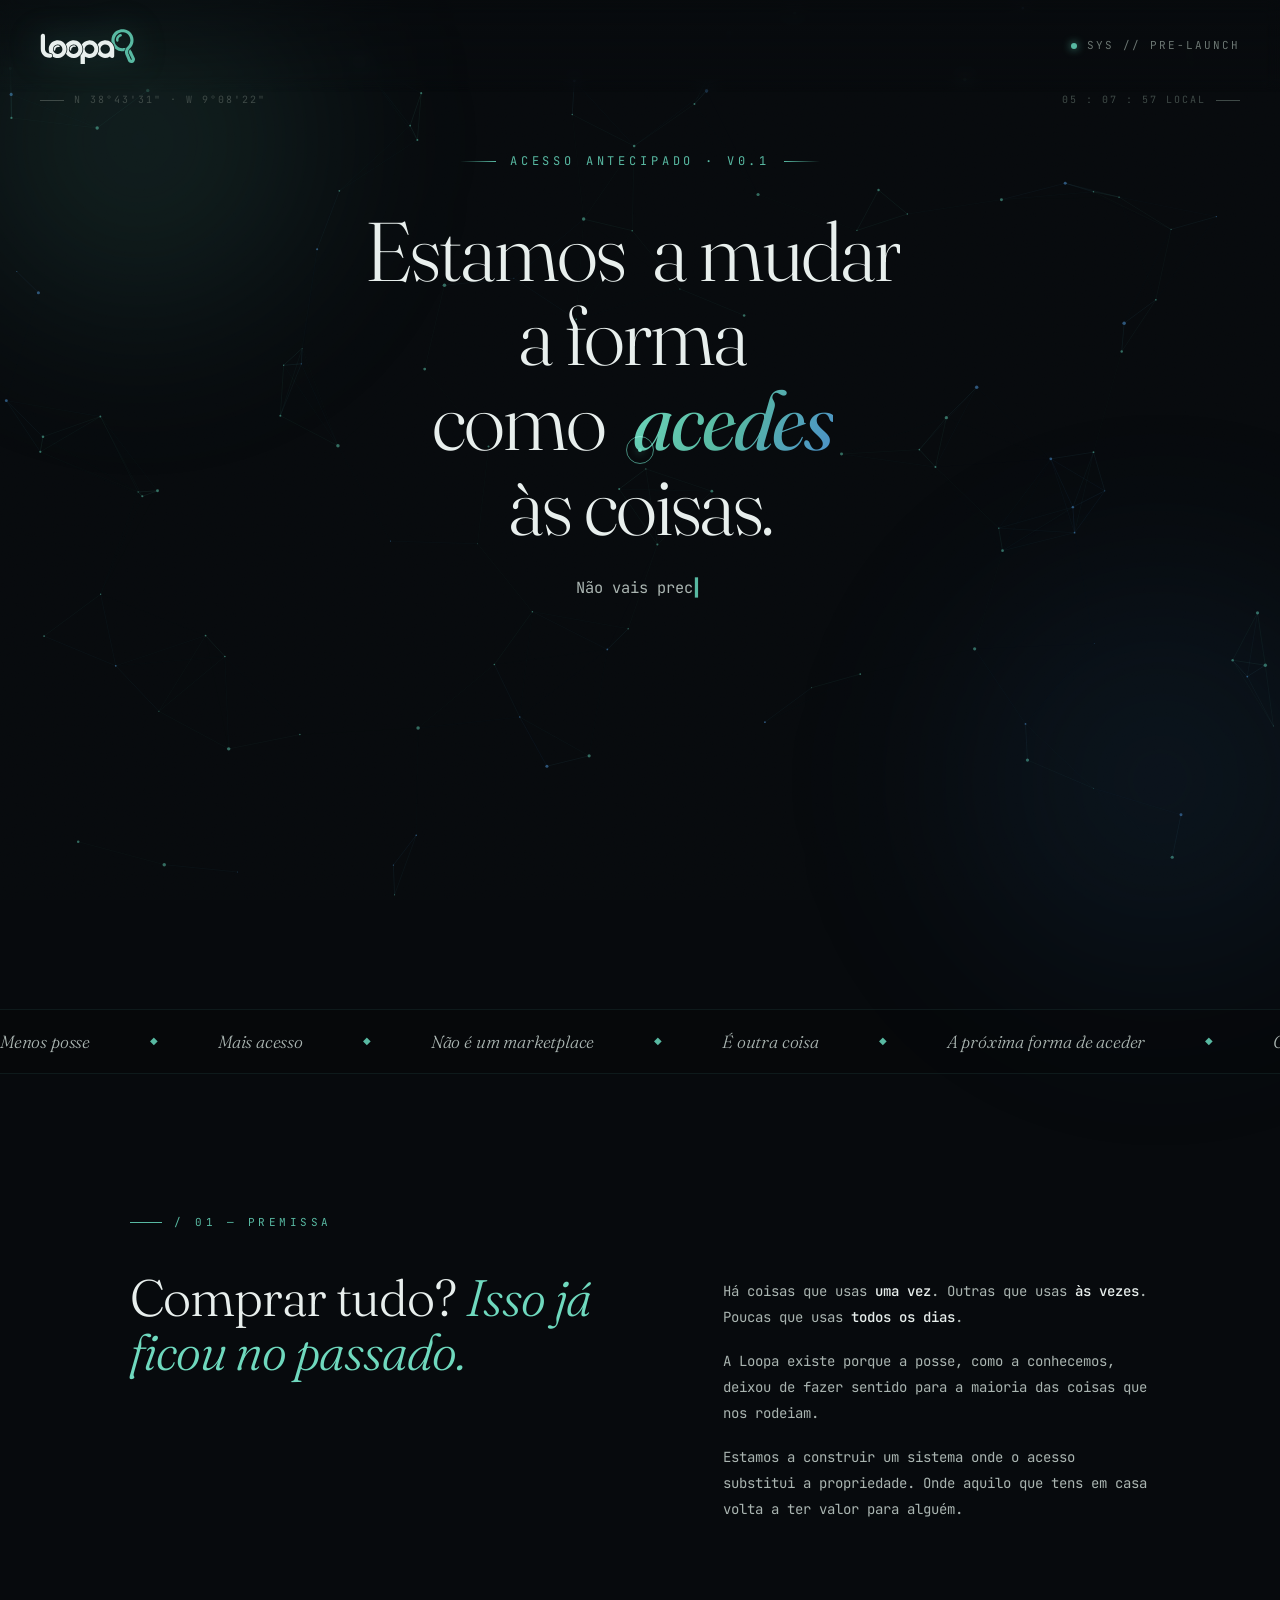
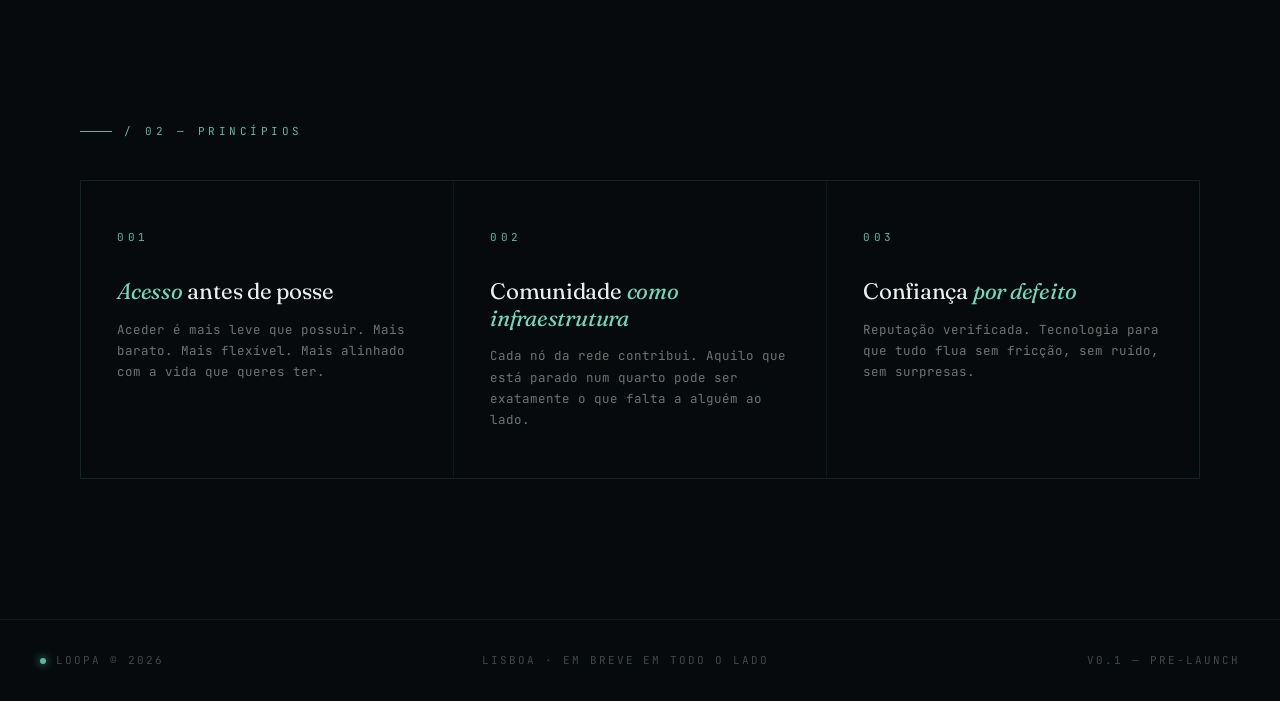
==== index.html @ 4447e649 "Add files via upload" ====
<!DOCTYPE html>
<html lang="pt">
<head>
<meta charset="UTF-8" />
<meta name="viewport" content="width=device-width, initial-scale=1.0, viewport-fit=cover" />
<meta name="theme-color" content="#070a0d" />
<title>Loopa — Menos posse. Mais acesso.</title>
<meta name="description" content="A próxima forma de aceder está a chegar. Acesso antecipado." />

<!-- Favicon -->
<link rel="icon" type="image/x-icon" href="favicon.ico" />
<link rel="icon" type="image/png" sizes="32x32" href="favicon-32x32.png" />
<link rel="icon" type="image/png" sizes="16x16" href="favicon-16x16.png" />
<link rel="apple-touch-icon" sizes="180x180" href="apple-touch-icon.png" />
<link rel="manifest" href="site.webmanifest" />

<!-- Open Graph -->
<meta property="og:title" content="Loopa — Menos posse. Mais acesso." />
<meta property="og:description" content="A próxima forma de aceder está a chegar." />
<meta property="og:type" content="website" />
<meta property="og:url" content="https://loopa.com.pt" />
<meta property="og:image" content="https://loopa.com.pt/android-chrome-512x512.png" />

<link rel="preconnect" href="https://fonts.googleapis.com">
<link rel="preconnect" href="https://fonts.gstatic.com" crossorigin>
<link href="https://fonts.googleapis.com/css2?family=Fraunces:opsz,wght@9..144,300;9..144,400;9..144,500;9..144,600&family=JetBrains+Mono:wght@300;400;500&display=swap" rel="stylesheet">

<script src="https://cdnjs.cloudflare.com/ajax/libs/gsap/3.12.5/gsap.min.js"></script>

<style>
  /* =========================================================
     RESET + TOKENS
     ========================================================= */
  *, *::before, *::after { box-sizing: border-box; margin: 0; padding: 0; }
  html { scroll-behavior: smooth; }
  ::selection { background: rgba(88, 185, 162, 0.35); color: #f4f8f6; }

  :root {
    /* Brand */
    --teal: #58B9A2;
    --teal-bright: #6FD9BE;
    --teal-deep: #2C7C6A;
    --blue: #26619C;
    --blue-bright: #4A8DCC;

    /* Background scale */
    --bg-0: #050709;
    --bg-1: #070a0d;
    --bg-2: #0c1115;
    --bg-3: #131a20;

    /* Foreground */
    --fg-1: #e8efed;
    --fg-2: #aab5b1;
    --fg-3: #6b7672;
    --fg-4: #3f4a47;

    /* Effects */
    --glow-teal: 0 0 24px rgba(88, 185, 162, 0.55), 0 0 48px rgba(88, 185, 162, 0.25);
    --glow-blue: 0 0 24px rgba(74, 141, 204, 0.45), 0 0 48px rgba(38, 97, 156, 0.2);
    --gradient-line: linear-gradient(90deg, transparent, var(--teal), transparent);

    /* Type */
    --display: 'Fraunces', 'Times New Roman', serif;
    --mono: 'JetBrains Mono', 'Courier New', monospace;

    /* Motion */
    --ease-out: cubic-bezier(0.22, 1, 0.36, 1);
    --ease-in-out: cubic-bezier(0.65, 0, 0.35, 1);
  }

  html, body {
    background: var(--bg-1);
    color: var(--fg-1);
    font-family: var(--mono);
    font-weight: 400;
    line-height: 1.55;
    -webkit-font-smoothing: antialiased;
    -moz-osx-font-smoothing: grayscale;
    overflow-x: hidden;
  }

  html { -webkit-text-size-adjust: 100%; }

  body {
    cursor: none;
    /* permitir scroll vertical livre em todos os devices */
    overflow-y: auto;
    -webkit-overflow-scrolling: touch;
  }

  @media (max-width: 900px), (pointer: coarse) {
    body { cursor: auto; }
    .cursor, .cursor-dot { display: none !important; }
  }

  a { color: inherit; text-decoration: none; }
  button { font: inherit; color: inherit; background: none; border: none; cursor: pointer; }
  input { font: inherit; color: inherit; }

  /* =========================================================
     CUSTOM CURSOR
     ========================================================= */
  .cursor {
    position: fixed;
    top: 0; left: 0;
    width: 28px; height: 28px;
    border: 1px solid rgba(88, 185, 162, 0.7);
    border-radius: 50%;
    pointer-events: none;
    z-index: 9999;
    transform: translate(-50%, -50%);
    transition: width 0.3s var(--ease-out), height 0.3s var(--ease-out),
                background 0.3s var(--ease-out), border-color 0.3s var(--ease-out);
    mix-blend-mode: screen;
    will-change: transform;
  }
  .cursor-dot {
    position: fixed;
    top: 0; left: 0;
    width: 4px; height: 4px;
    background: var(--teal-bright);
    border-radius: 50%;
    pointer-events: none;
    z-index: 9999;
    transform: translate(-50%, -50%);
    box-shadow: 0 0 8px var(--teal);
    will-change: transform;
  }
  .cursor.is-hover {
    width: 56px; height: 56px;
    background: rgba(88, 185, 162, 0.08);
    border-color: var(--teal-bright);
  }

  /* =========================================================
     CANVAS / BACKGROUND
     ========================================================= */
  #network-canvas {
    position: fixed;
    inset: 0;
    width: 100%;
    height: 100%;
    z-index: 0;
    pointer-events: none;
    opacity: 0;
    transition: opacity 1.4s var(--ease-out);
  }
  #network-canvas.ready { opacity: 1; }

  .gradient-orb {
    position: fixed;
    border-radius: 50%;
    filter: blur(80px);
    pointer-events: none;
    z-index: 1;
    opacity: 0.5;
    will-change: transform;
  }
  .orb-1 {
    width: 520px; height: 520px;
    background: radial-gradient(circle, rgba(88, 185, 162, 0.35), transparent 70%);
    top: -120px; left: -120px;
  }
  .orb-2 {
    width: 600px; height: 600px;
    background: radial-gradient(circle, rgba(38, 97, 156, 0.3), transparent 70%);
    bottom: -180px; right: -180px;
  }

  /* Scanlines / grain overlay */
  .grain {
    position: fixed;
    inset: 0;
    pointer-events: none;
    z-index: 2;
    opacity: 0.06;
    mix-blend-mode: overlay;
    background-image: url("data:image/svg+xml;utf8,<svg xmlns='http://www.w3.org/2000/svg' width='200' height='200'><filter id='n'><feTurbulence type='fractalNoise' baseFrequency='0.9' numOctaves='3'/></filter><rect width='100%25' height='100%25' filter='url(%23n)'/></svg>");
  }

  /* =========================================================
     LAYOUT SHELL
     ========================================================= */
  .shell {
    position: relative;
    z-index: 10;
    min-height: 100vh;
    min-height: 100svh;
    display: flex;
    flex-direction: column;
  }

  /* HEADER ------------------------------------------------- */
  header {
    display: flex;
    align-items: center;
    justify-content: space-between;
    padding: 28px 40px;
    position: sticky;
    top: 0;
    z-index: 50;
    backdrop-filter: blur(8px);
    -webkit-backdrop-filter: blur(8px);
    background: linear-gradient(to bottom, rgba(7, 10, 13, 0.5), transparent);
  }
  .brand {
    display: flex;
    align-items: center;
    gap: 14px;
    opacity: 0;
    transform: translateY(-8px);
    animation: fadeDown 1.2s var(--ease-out) 0.2s forwards;
  }
  .brand svg { height: 36px; width: auto; filter: drop-shadow(0 0 16px rgba(88, 185, 162, 0.25)); transition: filter 0.4s var(--ease-out); }
  .brand:hover svg { filter: drop-shadow(0 0 22px rgba(88, 185, 162, 0.5)); }
  .system-status {
    display: flex;
    align-items: center;
    gap: 10px;
    font-family: var(--mono);
    font-size: 11px;
    letter-spacing: 0.18em;
    text-transform: uppercase;
    color: var(--fg-3);
    opacity: 0;
    animation: fadeDown 1.2s var(--ease-out) 0.4s forwards;
  }
  .status-dot {
    width: 6px; height: 6px;
    border-radius: 50%;
    background: var(--teal);
    box-shadow: 0 0 8px var(--teal);
    animation: pulse 2.4s ease-in-out infinite;
  }
  @keyframes pulse {
    0%, 100% { opacity: 1; transform: scale(1); }
    50% { opacity: 0.4; transform: scale(0.85); }
  }
  @keyframes fadeDown {
    to { opacity: 1; transform: translateY(0); }
  }

  /* HERO --------------------------------------------------- */
  .hero {
    flex: 1;
    display: flex;
    flex-direction: column;
    justify-content: center;
    align-items: center;
    padding: 60px 40px 100px;
    text-align: center;
    position: relative;
  }

  .hero-coordinates {
    position: absolute;
    top: 0;
    left: 40px;
    font-family: var(--mono);
    font-size: 10px;
    color: var(--fg-4);
    letter-spacing: 0.2em;
    text-transform: uppercase;
    opacity: 0;
    animation: fadeIn 1s var(--ease-out) 1s forwards;
  }
  .hero-coordinates::before {
    content: "";
    display: inline-block;
    width: 24px;
    height: 1px;
    background: var(--fg-4);
    vertical-align: middle;
    margin-right: 10px;
  }
  .hero-coordinates-r {
    left: auto;
    right: 40px;
  }
  .hero-coordinates-r::before { display: none; }
  .hero-coordinates-r::after {
    content: "";
    display: inline-block;
    width: 24px;
    height: 1px;
    background: var(--fg-4);
    vertical-align: middle;
    margin-left: 10px;
  }

  .hero-eyebrow {
    font-family: var(--mono);
    font-size: 12px;
    letter-spacing: 0.32em;
    text-transform: uppercase;
    color: var(--teal);
    margin-bottom: 38px;
    display: flex;
    align-items: center;
    gap: 14px;
    opacity: 0;
    animation: fadeIn 1s var(--ease-out) 1s forwards;
  }
  .hero-eyebrow .line {
    width: 36px;
    height: 1px;
    background: linear-gradient(to right, transparent, var(--teal));
  }
  .hero-eyebrow .line.right {
    background: linear-gradient(to left, transparent, var(--teal));
  }

  .hero-headline {
    font-family: var(--display);
    font-weight: 300;
    font-size: clamp(2.4rem, 6.5vw, 5.4rem);
    line-height: 1.02;
    letter-spacing: -0.025em;
    max-width: 14ch;
    color: var(--fg-1);
    margin-bottom: 28px;
  }
  .hero-headline em {
    font-style: italic;
    font-weight: 400;
    background: linear-gradient(120deg, var(--teal-bright) 0%, var(--teal) 50%, var(--blue-bright) 100%);
    -webkit-background-clip: text;
    background-clip: text;
    -webkit-text-fill-color: transparent;
  }

  .word {
    display: inline-block;
    overflow: hidden;
    margin: 0 0.18em 0 0;
    vertical-align: bottom;
  }
  .word:last-child { margin-right: 0; }
  .word > span {
    display: inline-block;
    transform: translateY(105%);
    will-change: transform;
  }

  .hero-sub {
    font-family: var(--mono);
    font-size: clamp(0.95rem, 1.2vw, 1.05rem);
    color: var(--fg-2);
    max-width: 44ch;
    margin: 0 auto;
    min-height: 1.6em;
  }
  .hero-sub .typed::after {
    content: "▍";
    color: var(--teal);
    animation: blink 1s step-end infinite;
    margin-left: 2px;
  }
  @keyframes blink {
    50% { opacity: 0; }
  }

  /* DISCOVER CTA ------------------------------------------ */
  .discover-zone {
    margin-top: 88px;
    width: 100%;
    max-width: 540px;
    position: relative;
    min-height: 220px;
  }

  .discover-trigger {
    position: relative;
    display: inline-flex;
    align-items: center;
    gap: 16px;
    padding: 18px 32px;
    border: 1px solid rgba(88, 185, 162, 0.25);
    border-radius: 999px;
    background: rgba(12, 17, 21, 0.6);
    backdrop-filter: blur(12px);
    -webkit-backdrop-filter: blur(12px);
    font-family: var(--mono);
    font-size: 13px;
    letter-spacing: 0.12em;
    text-transform: uppercase;
    color: var(--fg-1);
    cursor: pointer;
    overflow: hidden;
    opacity: 0;
    transform: translateY(20px);
    transition: all 0.4s var(--ease-out);
  }
  .discover-trigger.revealed {
    opacity: 1;
    transform: translateY(0);
  }
  .discover-trigger::before {
    content: "";
    position: absolute;
    inset: 0;
    border-radius: 999px;
    background: linear-gradient(120deg, rgba(88, 185, 162, 0.15), rgba(38, 97, 156, 0.15));
    opacity: 0;
    transition: opacity 0.4s var(--ease-out);
  }
  .discover-trigger:hover {
    border-color: var(--teal);
    box-shadow: var(--glow-teal);
    transform: translateY(-2px);
  }
  .discover-trigger:hover::before { opacity: 1; }
  .discover-trigger .arrow {
    width: 18px; height: 1px;
    background: var(--teal);
    position: relative;
    transition: width 0.3s var(--ease-out);
  }
  .discover-trigger .arrow::after {
    content: "";
    position: absolute;
    right: 0; top: -3px;
    width: 7px; height: 7px;
    border-right: 1px solid var(--teal);
    border-top: 1px solid var(--teal);
    transform: rotate(45deg);
  }
  .discover-trigger:hover .arrow { width: 28px; }
  .discover-trigger.hidden { opacity: 0; pointer-events: none; transform: scale(0.9); }

  /* FORM PANEL -------------------------------------------- */
  .form-panel {
    position: absolute;
    inset: 0;
    margin: auto;
    display: flex;
    flex-direction: column;
    align-items: center;
    gap: 18px;
    opacity: 0;
    pointer-events: none;
    transform: scale(0.94);
    transition: opacity 0.5s var(--ease-out), transform 0.5s var(--ease-out);
  }
  .form-panel.active {
    opacity: 1;
    pointer-events: auto;
    transform: scale(1);
  }

  .form-question {
    font-family: var(--display);
    font-style: italic;
    font-weight: 400;
    font-size: clamp(1.4rem, 2.4vw, 1.9rem);
    color: var(--fg-1);
    letter-spacing: -0.01em;
  }

  .input-shell {
    position: relative;
    width: 100%;
    max-width: 460px;
    border: 1px solid rgba(88, 185, 162, 0.3);
    border-radius: 999px;
    background: rgba(12, 17, 21, 0.7);
    backdrop-filter: blur(16px);
    -webkit-backdrop-filter: blur(16px);
    overflow: hidden;
    transition: all 0.3s var(--ease-out);
  }
  .input-shell::before {
    content: "";
    position: absolute;
    inset: -1px;
    border-radius: inherit;
    padding: 1px;
    background: linear-gradient(120deg, rgba(88, 185, 162, 0), rgba(88, 185, 162, 0.6), rgba(38, 97, 156, 0.4), rgba(88, 185, 162, 0));
    -webkit-mask: linear-gradient(#000 0 0) content-box, linear-gradient(#000 0 0);
    -webkit-mask-composite: xor;
            mask-composite: exclude;
    opacity: 0;
    transition: opacity 0.4s var(--ease-out);
    pointer-events: none;
  }
  .input-shell:focus-within::before { opacity: 1; }
  .input-shell:focus-within {
    box-shadow: var(--glow-teal);
    border-color: transparent;
  }

  .input-row {
    display: flex;
    align-items: center;
    padding: 6px 6px 6px 24px;
    gap: 8px;
  }

  .input-prefix {
    color: var(--teal);
    font-family: var(--mono);
    font-size: 14px;
    letter-spacing: 0.05em;
  }

  .email-input {
    flex: 1;
    background: transparent;
    border: none;
    outline: none;
    padding: 14px 6px;
    font-family: var(--mono);
    font-size: 14px;
    letter-spacing: 0.02em;
    color: var(--fg-1);
    min-width: 0;
  }
  .email-input::placeholder {
    color: var(--fg-3);
  }

  .submit-btn {
    position: relative;
    padding: 12px 22px;
    border-radius: 999px;
    font-family: var(--mono);
    font-size: 12px;
    letter-spacing: 0.16em;
    text-transform: uppercase;
    color: var(--bg-0);
    background: linear-gradient(120deg, var(--teal-bright), var(--teal));
    cursor: pointer;
    transition: all 0.3s var(--ease-out);
    overflow: hidden;
    white-space: nowrap;
    flex-shrink: 0;
  }
  .submit-btn:hover:not(:disabled) {
    box-shadow: var(--glow-teal);
    transform: translateY(-1px);
  }
  .submit-btn:disabled {
    opacity: 0.4;
    cursor: not-allowed;
  }
  .submit-btn .spinner {
    display: none;
    width: 14px; height: 14px;
    border: 1.5px solid rgba(0, 0, 0, 0.25);
    border-top-color: var(--bg-0);
    border-radius: 50%;
    animation: spin 0.8s linear infinite;
    margin-right: 8px;
    vertical-align: -2px;
  }
  .submit-btn.loading .spinner { display: inline-block; }
  .submit-btn.loading .label { opacity: 0.5; }
  @keyframes spin {
    to { transform: rotate(360deg); }
  }

  .feedback {
    font-family: var(--mono);
    font-size: 12px;
    letter-spacing: 0.08em;
    color: var(--fg-3);
    height: 18px;
    transition: color 0.3s var(--ease-out);
    text-transform: uppercase;
  }
  .feedback.good { color: var(--teal-bright); }
  .feedback.warn { color: #d4a85a; }

  /* SUCCESS STATE ---------------------------------------- */
  .success-panel {
    position: absolute;
    inset: 0;
    margin: auto;
    display: flex;
    flex-direction: column;
    align-items: center;
    justify-content: center;
    gap: 16px;
    opacity: 0;
    pointer-events: none;
    transform: scale(0.94);
    transition: opacity 0.6s var(--ease-out), transform 0.6s var(--ease-out);
  }
  .success-panel.active {
    opacity: 1;
    pointer-events: auto;
    transform: scale(1);
  }
  .success-icon {
    width: 64px; height: 64px;
    border: 1px solid var(--teal);
    border-radius: 50%;
    display: flex;
    align-items: center;
    justify-content: center;
    box-shadow: var(--glow-teal);
    position: relative;
  }
  .success-icon::before {
    content: "";
    position: absolute;
    inset: -8px;
    border: 1px solid rgba(88, 185, 162, 0.3);
    border-radius: 50%;
    animation: ringPulse 2.4s ease-out infinite;
  }
  @keyframes ringPulse {
    0% { transform: scale(0.9); opacity: 1; }
    100% { transform: scale(1.6); opacity: 0; }
  }
  .success-icon svg { width: 24px; height: 24px; }
  .success-title {
    font-family: var(--display);
    font-style: italic;
    font-size: clamp(1.6rem, 2.8vw, 2.2rem);
    color: var(--fg-1);
    margin-top: 8px;
  }
  .success-sub {
    font-family: var(--mono);
    font-size: 12px;
    letter-spacing: 0.18em;
    text-transform: uppercase;
    color: var(--fg-3);
  }

  @keyframes fadeIn {
    to { opacity: 1; }
  }

  /* MARQUEE / PHRASES ROW -------------------------------- */
  .ticker {
    border-top: 1px solid rgba(88, 185, 162, 0.1);
    border-bottom: 1px solid rgba(88, 185, 162, 0.1);
    padding: 18px 0;
    overflow: hidden;
    white-space: nowrap;
    background: rgba(5, 7, 9, 0.4);
    opacity: 0;
    animation: fadeIn 1s var(--ease-out) 1.6s forwards;
  }
  .ticker-track {
    display: inline-flex;
    gap: 60px;
    animation: marquee 40s linear infinite;
    will-change: transform;
  }
  .ticker-item {
    font-family: var(--display);
    font-style: italic;
    font-weight: 300;
    font-size: 1.1rem;
    color: var(--fg-2);
    letter-spacing: -0.01em;
    display: inline-flex;
    align-items: center;
    gap: 60px;
  }
  .ticker-item::after {
    content: "◆";
    color: var(--teal);
    font-style: normal;
    font-size: 0.6rem;
  }
  @keyframes marquee {
    from { transform: translateX(0); }
    to { transform: translateX(-50%); }
  }

  /* MANIFESTO SECTION ------------------------------------ */
  .manifesto {
    padding: 140px 40px 120px;
    max-width: 1100px;
    margin: 0 auto;
    position: relative;
  }
  .section-label {
    font-family: var(--mono);
    font-size: 11px;
    letter-spacing: 0.32em;
    text-transform: uppercase;
    color: var(--teal);
    margin-bottom: 40px;
    display: flex;
    align-items: center;
    gap: 12px;
  }
  .section-label::before {
    content: "";
    width: 32px; height: 1px;
    background: var(--teal);
  }
  .manifesto-grid {
    display: grid;
    grid-template-columns: 1.2fr 1fr;
    gap: 80px;
    align-items: start;
  }
  .manifesto-headline {
    font-family: var(--display);
    font-weight: 300;
    font-size: clamp(2rem, 4vw, 3.4rem);
    line-height: 1.05;
    letter-spacing: -0.02em;
    color: var(--fg-1);
  }
  .manifesto-headline em {
    font-style: italic;
    color: var(--teal-bright);
  }
  .manifesto-body {
    font-family: var(--mono);
    font-size: 14px;
    line-height: 1.85;
    color: var(--fg-2);
    margin-top: 8px;
  }
  .manifesto-body p + p { margin-top: 18px; }
  .manifesto-body strong {
    color: var(--fg-1);
    font-weight: 500;
  }

  /* PRINCIPLES ------------------------------------------- */
  .principles {
    padding: 80px 40px 140px;
    max-width: 1200px;
    margin: 0 auto;
  }
  .principles-grid {
    display: grid;
    grid-template-columns: repeat(3, 1fr);
    gap: 1px;
    background: rgba(88, 185, 162, 0.08);
    border: 1px solid rgba(88, 185, 162, 0.08);
  }
  .principle {
    background: var(--bg-1);
    padding: 48px 36px;
    position: relative;
    overflow: hidden;
    transition: background 0.5s var(--ease-out);
  }
  .principle::before {
    content: "";
    position: absolute;
    inset: 0;
    background: radial-gradient(circle at var(--mx, 50%) var(--my, 50%), rgba(88, 185, 162, 0.08), transparent 60%);
    opacity: 0;
    transition: opacity 0.4s var(--ease-out);
    pointer-events: none;
  }
  .principle:hover::before { opacity: 1; }
  .principle-num {
    font-family: var(--mono);
    font-size: 11px;
    letter-spacing: 0.32em;
    color: var(--teal);
    margin-bottom: 32px;
  }
  .principle-title {
    font-family: var(--display);
    font-weight: 400;
    font-size: 1.4rem;
    line-height: 1.2;
    color: var(--fg-1);
    margin-bottom: 14px;
    letter-spacing: -0.01em;
  }
  .principle-title em { font-style: italic; color: var(--teal-bright); }
  .principle-body {
    font-family: var(--mono);
    font-size: 12.5px;
    line-height: 1.7;
    color: var(--fg-3);
  }

  /* FOOTER ----------------------------------------------- */
  footer {
    border-top: 1px solid rgba(88, 185, 162, 0.08);
    padding: 32px 40px;
    display: flex;
    justify-content: space-between;
    align-items: center;
    font-family: var(--mono);
    font-size: 11px;
    letter-spacing: 0.18em;
    text-transform: uppercase;
    color: var(--fg-4);
  }
  footer span { display: flex; align-items: center; gap: 10px; }

  /* SCROLL REVEAL ---------------------------------------- */
  .reveal {
    opacity: 0;
    transform: translateY(28px);
    transition: opacity 1s var(--ease-out), transform 1s var(--ease-out);
  }
  .reveal.in {
    opacity: 1;
    transform: translateY(0);
  }

  /* RESPONSIVE ------------------------------------------- */
  @media (max-width: 900px) {
    header { padding: 18px 20px; }
    .system-status { font-size: 9px; letter-spacing: 0.16em; }

    /* Hero deixa de esticar para a viewport toda — flui pelo conteúdo */
    .hero {
      flex: 0 0 auto;
      min-height: auto;
      padding: 70px 20px 60px;
      justify-content: flex-start;
    }

    /* Coordenadas: linha única em cima da hero, sem sobreposição */
    .hero-coordinates {
      position: absolute;
      top: 16px;
      left: 20px;
      right: auto;
      font-size: 9px;
      letter-spacing: 0.16em;
      max-width: 45%;
      overflow: hidden;
      text-overflow: ellipsis;
      white-space: nowrap;
    }
    .hero-coordinates::before {
      width: 12px;
      margin-right: 6px;
    }
    .hero-coordinates-r {
      left: auto;
      right: 20px;
      text-align: right;
    }
    .hero-coordinates-r::after {
      width: 12px;
      margin-left: 6px;
    }

    .hero-eyebrow {
      font-size: 10px;
      letter-spacing: 0.24em;
      margin-bottom: 26px;
      margin-top: 10px;
    }
    .hero-eyebrow .line { width: 18px; }

    .hero-headline {
      font-size: clamp(2rem, 9vw, 3rem);
      max-width: 100%;
    }
    .hero-sub {
      font-size: 0.85rem;
      padding: 0 8px;
    }

    /* Discover zone: input em coluna, botão full-width, gap claro */
    .discover-zone { margin-top: 48px; min-height: auto; position: relative; }

    /* Em mobile, panels fluem em vez de sobreporem-se */
    .form-panel,
    .success-panel {
      position: relative;
      inset: auto;
      margin: 0;
      transform: none;
      max-height: 0;
      overflow: hidden;
      transition: opacity 0.4s var(--ease-out), max-height 0.5s var(--ease-out), transform 0.4s var(--ease-out);
    }
    .form-panel.active,
    .success-panel.active {
      max-height: 600px;
      transform: none;
    }

    .form-question { font-size: 1.25rem; text-align: center; padding: 0 12px; }

    .input-shell {
      max-width: 100%;
      border-radius: 18px;
    }
    .input-row {
      flex-direction: column;
      align-items: stretch;
      padding: 10px;
      gap: 8px;
    }
    .input-prefix { display: none; }
    .email-input {
      padding: 16px 18px;
      font-size: 15px;
      width: 100%;
      text-align: center;
    }
    .submit-btn {
      width: 100%;
      padding: 16px 22px;
      font-size: 11px;
      letter-spacing: 0.2em;
    }
    .feedback {
      font-size: 11px;
      letter-spacing: 0.1em;
      text-align: center;
      padding: 0 12px;
    }

    /* Sucesso */
    .success-panel { position: relative; padding: 20px 0; }
    .success-icon { width: 56px; height: 56px; }

    /* Manifesto + Principles */
    .manifesto { padding: 70px 20px 50px; }
    .manifesto-grid { grid-template-columns: 1fr; gap: 28px; }
    .section-label { font-size: 10px; letter-spacing: 0.24em; margin-bottom: 28px; }
    .manifesto-body { font-size: 13px; line-height: 1.8; }

    .principles { padding: 30px 20px 70px; }
    .principles-grid { grid-template-columns: 1fr; }
    .principle { padding: 32px 24px; }
    .principle-title { font-size: 1.2rem; }

    footer {
      padding: 22px 20px;
      flex-direction: column;
      gap: 10px;
      text-align: center;
      font-size: 9px;
      letter-spacing: 0.16em;
    }

    .ticker { padding: 14px 0; }
    .ticker-item { font-size: 0.9rem; gap: 36px; }
    .ticker-track { gap: 36px; }

    .gradient-orb { filter: blur(60px); }
    .orb-1 { width: 280px; height: 280px; }
    .orb-2 { width: 320px; height: 320px; }
  }

  /* Viewports muito estreitos */
  @media (max-width: 380px) {
    .hero-coordinates { font-size: 8px; }
    .hero-coordinates::before, .hero-coordinates-r::after { width: 8px; }
    .system-status { font-size: 8px; }
    .system-status .status-dot { width: 5px; height: 5px; }
    .hero { padding-top: 60px; }
  }

  @media (prefers-reduced-motion: reduce) {
    *, *::before, *::after {
      animation-duration: 0.01ms !important;
      animation-iteration-count: 1 !important;
      transition-duration: 0.01ms !important;
    }
    .ticker-track { animation: none; }
  }
</style>
</head>
<body>

<!-- Custom cursor -->
<div class="cursor" id="cursor"></div>
<div class="cursor-dot" id="cursor-dot"></div>

<!-- Background layers -->
<canvas id="network-canvas"></canvas>
<div class="gradient-orb orb-1" data-parallax="0.04"></div>
<div class="gradient-orb orb-2" data-parallax="-0.06"></div>
<div class="grain"></div>

<div class="shell">

  <!-- HEADER -->
  <header>
    <div class="brand" data-hover>
      <!-- Loopa logo (original artwork) -->
      <svg viewBox="90 90 740 280" xmlns="http://www.w3.org/2000/svg" aria-label="Loopa">
        <path d="M682.248 189.489C676.981 165.776 691.934 142.283 715.647 137.016C720.696 135.894 725.698 139.078 726.819 144.126C727.941 149.175 724.757 154.177 719.708 155.298C706.093 158.323 697.507 171.812 700.531 185.428C701.652 190.477 698.469 195.479 693.42 196.6C688.371 197.721 683.37 194.538 682.248 189.489Z" fill="#58B9A2"/>
        <path d="M686.1 112.056C705.564 99.8968 729.051 96.0268 751.348 101.305C759.354 102.996 770.709 107.903 777.39 112.122L777.397 112.126L777.402 112.131C796.593 124.359 810.212 143.653 815.354 165.847L815.592 166.906C821.196 192.566 814.812 219.409 798.253 239.793L798.252 239.795C797.128 241.178 795.966 242.499 794.802 243.773C776.346 260.036 774.157 273.853 775.378 280.769L775.456 280.875C775.552 281.69 775.679 282.517 775.837 283.355L775.996 284.155V284.157C775.999 284.167 776.029 284.285 776.11 284.544C776.19 284.794 776.297 285.109 776.431 285.479C776.698 286.222 777.039 287.112 777.402 288.031C778.124 289.856 778.883 291.673 779.243 292.552L793.528 326.772L793.53 326.778C794.496 329.102 795.06 330.947 796.117 333.236C797.136 335.439 798.01 336.556 798.615 336.948C800.301 337.994 802.425 337.619 803.826 335.588L803.96 335.386C804.323 334.809 804.514 333.621 803.582 331.076C802.63 328.479 801.29 326.332 799.986 323.604L799.985 323.601L792.713 308.352L792.711 308.347L787.248 296.853L783.031 287.763C774.718 273.364 786.455 260.867 791.345 254.509C793.393 256.67 798.978 266.205 799.813 267.49L800.025 267.828C804.674 275.589 808.428 284.531 812.142 292.128C817.122 302.311 822.15 312.513 826.838 322.918C830.978 332.103 828.914 343.927 822.854 351.518L822.834 351.542C818.092 357.386 811.253 361.134 803.787 361.976C803.777 361.977 803.767 361.979 803.757 361.98C796.129 362.882 788.465 360.645 782.514 355.781C780.067 353.822 778.004 351.428 776.425 348.72L776.411 348.696C774.527 345.416 772.707 340.719 771.43 337.64L771.429 337.638L765.004 322.13L757.421 303.887L757.42 303.885C754.348 296.482 751.71 291.113 750.883 282.052L750.818 281.281C750.503 277.169 750.68 273.188 751.283 269.345C751.264 269.35 751.245 269.355 751.227 269.36C752.952 262.778 756.336 252.924 761.352 245.133C762.749 243.116 764.255 241.157 765.854 239.261L766.741 238.22C768.819 235.805 770.978 233.458 773.057 231.178C775.446 228.56 777.743 226.014 779.863 223.4C787.127 214.086 791.586 202.884 792.709 191.118L792.711 191.116C795.961 157.342 771.126 126.871 737.422 123.798C721.035 122.395 704.742 127.517 692.061 138.061C679.557 148.628 671.721 163.728 670.269 180.061C670.269 180.064 670.268 180.068 670.268 180.071C668.802 196.121 673.732 212.088 683.974 224.476C696.678 239.596 714.788 247.952 734.438 246.882L734.772 246.857C735.635 246.783 737.087 246.59 739.041 246.32C741.171 246.026 743.733 245.669 746.237 245.391C749.289 245.053 753.691 244.239 757.603 242.772C753.13 249.309 747.321 259.822 746.354 269.669C740.487 271.522 735.086 271.524 732.932 271.523C725.742 271.518 718.439 270.757 713.031 269.538C697.465 266.117 683.309 258.442 672.023 247.548C671.936 245.001 671.757 242.464 671.367 239.967C668.674 222.732 659.497 207.178 646.178 196.396C644.872 186.415 645.321 176.182 647.605 166.172C652.721 143.709 666.582 124.22 686.1 112.056Z" fill="#58B9A2"/>
        <path d="M586.075 187.076C626.917 180.25 660.807 208.913 666.428 244.898C667.229 250.028 667.144 255.321 667.185 260.54C667.301 275.43 667.372 290.322 667.254 305.211C667.198 312.184 664.297 317.938 657.935 321.18C652.214 324.095 646.351 323.972 640.79 320.299C637.752 318.292 636.107 315.322 634.949 311.693C604.838 329.137 576.185 327.713 550.339 304.398C545.815 300.317 542.024 295.973 538.938 291.389C547.455 278.152 551.441 261.987 549 245.313C547.55 235.408 544.094 226.268 539.09 218.28C549.14 201.374 564.63 190.659 586.075 187.076ZM633.753 248.578C631.255 229.81 612.324 215.998 592.444 218.439C572.565 220.88 558.271 239.366 561.243 260.035C563.946 278.828 581.367 293.021 602.381 290.541C623.287 287.187 636.533 269.468 633.753 248.578Z" fill="#e8efed"/>
        <path d="M468.382 186.309C505.374 182.694 537.951 208.811 543.296 245.316C549.502 287.704 514.178 326.808 468.435 322.854C460.022 322.126 451.993 319.619 444.351 315.954C442.979 315.296 441.757 314.049 439.894 314.532C438.726 316.745 439.448 319.156 439.238 321.917C439.253 338.062 439.323 353.754 439.271 369.446C439.236 379.854 433.309 386.79 423.802 387.816C414.047 388.867 405.686 382.036 405.653 372.178C405.579 349.62 405.377 327.057 405.375 304.498C419.828 290.387 427.855 270.119 425.654 248.295C424.535 237.202 420.936 227.102 415.479 218.42C426.363 200.646 445.59 188.536 468.382 186.309ZM510.136 242.364C502.161 219.336 474.594 211.012 452.668 225.42C440.287 235.372 434.865 248.117 439.085 263.639C443.124 278.497 453.251 287.816 468.529 290.657C482.383 293.233 494.399 289.122 503.56 278.396C512.591 267.82 514.688 255.511 510.136 242.364Z" fill="#e8efed"/>
        <path d="M350.594 224.377C355.878 224.095 360.497 224.877 364.795 227.21C367.408 228.629 369.137 230.59 368 233.732C366.914 236.735 364.855 238.388 361.396 237.588C356.86 236.538 352.343 236.435 347.854 237.959C338.817 241.027 333.077 248.851 332.854 258.885C332.773 262.52 332.325 265.801 328.007 266.253C323.762 266.698 322.263 263.567 321.485 260.122C317.932 244.394 329.98 224.744 350.594 224.377Z" fill="#e8efed"/>
        <path d="M337.367 186.554C377.879 178.943 415.82 206.381 419.951 247.343C423.823 285.726 396.055 319.301 357.336 323.019C330.522 325.593 305.744 312.075 292.202 290.681C299.791 278.303 303.504 263.407 301.92 247.705C300.799 236.595 297.191 226.479 291.719 217.788C301.69 201.993 318.229 190.149 337.367 186.554ZM388.127 253.545C387.258 230.073 365.806 214.25 342.771 219.341C328.564 222.481 312.582 236.206 314.43 259.09C315.729 275.18 330.385 289.852 348.073 291.449C350.165 291.45 352.269 291.596 354.348 291.428C371.969 290.001 388.931 275.258 388.127 253.545Z" fill="#e8efed"/>
        <path d="M205.508 233.05C214.376 224.859 224.458 222.738 235.685 225.428C237.352 225.828 239.007 226.506 240.5 227.351C243.274 228.922 245.503 231.029 244.063 234.611C242.75 237.874 240.095 238.04 236.955 237.508C220.223 234.672 209.687 243.179 208.959 260.132C208.808 263.642 207.409 266.006 204.049 266.702C200.555 267.425 198.603 265.006 197.816 262.141C194.798 251.167 197.725 241.603 205.508 233.05Z" fill="#e8efed"/>
        <path d="M213.643 186.917C254.155 179.306 292.095 206.745 296.227 247.706C300.098 286.089 272.331 319.663 233.613 323.382C217.7 324.91 202.505 320.77 189.949 312.68C190.784 310.118 191.136 307.356 190.902 304.506C189.976 293.209 179.558 284.606 168.147 285.402L167.604 285.448C166.849 285.52 166.097 285.559 165.35 285.571C161.764 278.58 159.321 270.903 158.292 262.781C157.739 258.411 158.095 253.925 158.033 249.038C159.515 219.012 183.32 192.614 213.643 186.917ZM264.404 253.909C263.534 230.437 242.081 214.613 219.046 219.704C204.84 222.844 188.857 236.57 190.706 259.454C192.005 275.543 206.661 290.215 224.349 291.812C226.441 291.813 228.546 291.958 230.624 291.79C248.245 290.363 265.208 275.621 264.404 253.909Z" fill="#e8efed"/>
        <path d="M105.685 135.776C118.627 131.197 128.881 138.409 128.876 151.639C128.862 185.71 129.084 219.782 128.786 253.849C128.613 273.579 146.896 291.951 168.076 289.922C177.069 289.061 185.279 295.848 185.986 304.472C186.723 313.455 179.84 321.439 170.369 322.022C124.638 324.835 96.0106 290.797 96.0249 254.014C96.038 220.26 96.0447 186.506 96 152.753C95.9902 145.35 98.4398 139.441 105.685 135.776Z" fill="#e8efed"/>
      </svg>
    </div>

    <div class="system-status">
      <span class="status-dot"></span>
      <span id="sys-text">SYS // PRE-LAUNCH</span>
    </div>
  </header>

  <!-- HERO -->
  <main class="hero">
    <span class="hero-coordinates">N 38°43'31" · W 9°08'22"</span>
    <span class="hero-coordinates hero-coordinates-r" id="time-coord">— : — : —</span>

    <div class="hero-eyebrow">
      <span class="line"></span>
      <span>Acesso antecipado · v0.1</span>
      <span class="line right"></span>
    </div>

    <h1 class="hero-headline" id="headline">
      <span class="word"><span>Estamos</span></span>
      <span class="word"><span>a&nbsp;mudar</span></span>
      <span class="word"><span>a&nbsp;forma</span></span>
      <br>
      <span class="word"><span>como</span></span>
      <span class="word"><span><em>acedes</em></span></span>
      <span class="word"><span>às&nbsp;coisas.</span></span>
    </h1>

    <p class="hero-sub">
      <span class="typed" id="typed-line"></span>
    </p>

    <div class="discover-zone">
      <button class="discover-trigger" id="discoverBtn" data-hover>
        <span>Queres acesso antecipado</span>
        <span class="arrow"></span>
      </button>

      <div class="form-panel" id="formPanel">
        <div class="form-question">Diz-nos onde te encontramos.</div>
        <div class="input-shell">
          <div class="input-row">
            <span class="input-prefix">→</span>
            <input
              type="email"
              id="emailInput"
              class="email-input"
              placeholder="o teu@email.com"
              autocomplete="email"
              spellcheck="false"
              data-hover
            />
            <button class="submit-btn" id="submitBtn" data-hover disabled>
              <span class="spinner"></span><span class="label">Quero entrar</span>
            </button>
          </div>
        </div>
        <div class="feedback" id="feedback">&nbsp;</div>
      </div>

      <div class="success-panel" id="successPanel">
        <div class="success-icon">
          <svg viewBox="0 0 24 24" fill="none" stroke="#58B9A2" stroke-width="2" stroke-linecap="round" stroke-linejoin="round">
            <polyline points="20 6 9 17 4 12"></polyline>
          </svg>
        </div>
        <div class="success-title">Estás dentro.</div>
        <div class="success-sub">Avisamos-te antes de todos.</div>
      </div>
    </div>
  </main>

  <!-- TICKER -->
  <div class="ticker" aria-hidden="true">
    <div class="ticker-track">
      <span class="ticker-item">Menos posse</span>
      <span class="ticker-item">Mais acesso</span>
      <span class="ticker-item">Não é um marketplace</span>
      <span class="ticker-item">É outra coisa</span>
      <span class="ticker-item">A próxima forma de aceder</span>
      <span class="ticker-item">Comprar tudo? Ficou no passado</span>
      <span class="ticker-item">Menos posse</span>
      <span class="ticker-item">Mais acesso</span>
      <span class="ticker-item">Não é um marketplace</span>
      <span class="ticker-item">É outra coisa</span>
      <span class="ticker-item">A próxima forma de aceder</span>
      <span class="ticker-item">Comprar tudo? Ficou no passado</span>
    </div>
  </div>

  <!-- MANIFESTO -->
  <section class="manifesto">
    <div class="section-label reveal">/ 01 — Premissa</div>
    <div class="manifesto-grid">
      <h2 class="manifesto-headline reveal">
        Comprar tudo? <em>Isso já ficou no passado.</em>
      </h2>
      <div class="manifesto-body reveal">
        <p>Há coisas que usas <strong>uma vez</strong>. Outras que usas <strong>às vezes</strong>. Poucas que usas <strong>todos os dias</strong>.</p>
        <p>A Loopa existe porque a posse, como a conhecemos, deixou de fazer sentido para a maioria das coisas que nos rodeiam.</p>
        <p>Estamos a construir um sistema onde o acesso substitui a propriedade. Onde aquilo que tens em casa volta a ter valor para alguém.</p>
      </div>
    </div>
  </section>

  <!-- PRINCIPLES -->
  <section class="principles">
    <div class="section-label reveal">/ 02 — Princípios</div>
    <div class="principles-grid">
      <div class="principle reveal" data-hover>
        <div class="principle-num">001</div>
        <h3 class="principle-title"><em>Acesso</em> antes de posse</h3>
        <p class="principle-body">Aceder é mais leve que possuir. Mais barato. Mais flexível. Mais alinhado com a vida que queres ter.</p>
      </div>
      <div class="principle reveal" data-hover>
        <div class="principle-num">002</div>
        <h3 class="principle-title">Comunidade <em>como infraestrutura</em></h3>
        <p class="principle-body">Cada nó da rede contribui. Aquilo que está parado num quarto pode ser exatamente o que falta a alguém ao lado.</p>
      </div>
      <div class="principle reveal" data-hover>
        <div class="principle-num">003</div>
        <h3 class="principle-title">Confiança <em>por defeito</em></h3>
        <p class="principle-body">Reputação verificada. Tecnologia para que tudo flua sem fricção, sem ruído, sem surpresas.</p>
      </div>
    </div>
  </section>

  <!-- FOOTER -->
  <footer>
    <span><span class="status-dot"></span>Loopa © 2026</span>
    <span>Lisboa · Em breve em todo o lado</span>
    <span>v0.1 — pre-launch</span>
  </footer>

</div>

<script>
/* =========================================================
   1. CUSTOM CURSOR
   ========================================================= */
(() => {
  const cursor = document.getElementById('cursor');
  const dot = document.getElementById('cursor-dot');
  if (!cursor || !dot) return;
  if (window.matchMedia('(pointer: coarse)').matches) return;

  let mouseX = window.innerWidth / 2, mouseY = window.innerHeight / 2;
  let cursorX = mouseX, cursorY = mouseY;
  let dotX = mouseX, dotY = mouseY;

  window.addEventListener('mousemove', (e) => {
    mouseX = e.clientX;
    mouseY = e.clientY;
  });

  function loop() {
    cursorX += (mouseX - cursorX) * 0.18;
    cursorY += (mouseY - cursorY) * 0.18;
    dotX += (mouseX - dotX) * 0.55;
    dotY += (mouseY - dotY) * 0.55;
    cursor.style.transform = `translate(${cursorX}px, ${cursorY}px) translate(-50%, -50%)`;
    dot.style.transform = `translate(${dotX}px, ${dotY}px) translate(-50%, -50%)`;
    requestAnimationFrame(loop);
  }
  loop();

  document.querySelectorAll('[data-hover]').forEach((el) => {
    el.addEventListener('mouseenter', () => cursor.classList.add('is-hover'));
    el.addEventListener('mouseleave', () => cursor.classList.remove('is-hover'));
  });
})();

/* =========================================================
   2. NETWORK PARTICLE CANVAS
   ========================================================= */
(() => {
  const canvas = document.getElementById('network-canvas');
  if (!canvas) return;
  const ctx = canvas.getContext('2d', { alpha: true });
  const dpr = Math.min(window.devicePixelRatio || 1, 2);

  let width = 0, height = 0;
  let particles = [];
  let mouseX = -9999, mouseY = -9999;
  let prefersReduced = window.matchMedia('(prefers-reduced-motion: reduce)').matches;

  function resize() {
    width = window.innerWidth;
    height = window.innerHeight;
    canvas.width = width * dpr;
    canvas.height = height * dpr;
    canvas.style.width = width + 'px';
    canvas.style.height = height + 'px';
    ctx.scale(dpr, dpr);
    initParticles();
  }

  function initParticles() {
    const isMobile = width < 900;
    const density = isMobile ? 0.00006 : 0.00010;
    const count = Math.min(140, Math.max(40, Math.floor(width * height * density)));
    particles = [];
    for (let i = 0; i < count; i++) {
      particles.push({
        x: Math.random() * width,
        y: Math.random() * height,
        vx: (Math.random() - 0.5) * 0.25,
        vy: (Math.random() - 0.5) * 0.25,
        r: Math.random() * 1.4 + 0.4,
        baseR: 0,
        hueIndex: Math.random() < 0.7 ? 0 : 1, // 0 = teal, 1 = blue
      });
    }
    particles.forEach(p => p.baseR = p.r);
  }

  window.addEventListener('mousemove', (e) => {
    mouseX = e.clientX;
    mouseY = e.clientY;
  });
  window.addEventListener('mouseleave', () => {
    mouseX = -9999; mouseY = -9999;
  });
  window.addEventListener('touchmove', (e) => {
    if (e.touches[0]) {
      mouseX = e.touches[0].clientX;
      mouseY = e.touches[0].clientY;
    }
  }, { passive: true });

  resize();
  window.addEventListener('resize', resize);

  const COLOR_TEAL = [88, 185, 162];
  const COLOR_BLUE = [74, 141, 204];
  const LINK_DIST = 130;
  const MOUSE_DIST = 180;

  function frame() {
    ctx.clearRect(0, 0, width, height);

    for (let i = 0; i < particles.length; i++) {
      const p = particles[i];
      // Subtle drift
      p.x += p.vx;
      p.y += p.vy;

      // Bounce
      if (p.x < 0 || p.x > width) p.vx *= -1;
      if (p.y < 0 || p.y > height) p.vy *= -1;

      // Mouse attraction (subtle)
      const mdx = mouseX - p.x;
      const mdy = mouseY - p.y;
      const md = Math.sqrt(mdx * mdx + mdy * mdy);
      let mouseInfluence = 0;
      if (md < MOUSE_DIST) {
        mouseInfluence = 1 - md / MOUSE_DIST;
        const force = mouseInfluence * 0.04;
        p.x += (mdx / md) * force;
        p.y += (mdy / md) * force;
        p.r = p.baseR + mouseInfluence * 1.6;
      } else {
        p.r += (p.baseR - p.r) * 0.08;
      }

      // Draw particle
      const c = p.hueIndex === 0 ? COLOR_TEAL : COLOR_BLUE;
      const alpha = 0.55 + mouseInfluence * 0.4;
      ctx.beginPath();
      ctx.fillStyle = `rgba(${c[0]}, ${c[1]}, ${c[2]}, ${alpha})`;
      ctx.arc(p.x, p.y, p.r, 0, Math.PI * 2);
      ctx.fill();

      // Glow on hover
      if (mouseInfluence > 0.3) {
        ctx.beginPath();
        ctx.fillStyle = `rgba(${c[0]}, ${c[1]}, ${c[2]}, ${mouseInfluence * 0.15})`;
        ctx.arc(p.x, p.y, p.r * 4, 0, Math.PI * 2);
        ctx.fill();
      }
    }

    // Lines between close particles
    for (let i = 0; i < particles.length; i++) {
      for (let j = i + 1; j < particles.length; j++) {
        const a = particles[i], b = particles[j];
        const dx = a.x - b.x;
        const dy = a.y - b.y;
        const d = Math.sqrt(dx * dx + dy * dy);
        if (d < LINK_DIST) {
          const t = 1 - d / LINK_DIST;
          // Boost line if mouse is near midpoint
          const mx = (a.x + b.x) / 2;
          const my = (a.y + b.y) / 2;
          const mdx = mouseX - mx;
          const mdy = mouseY - my;
          const md = Math.sqrt(mdx * mdx + mdy * mdy);
          let boost = 0;
          if (md < MOUSE_DIST) boost = (1 - md / MOUSE_DIST) * 0.5;

          const alpha = t * 0.18 + boost * 0.4;
          const c = a.hueIndex === b.hueIndex
            ? (a.hueIndex === 0 ? COLOR_TEAL : COLOR_BLUE)
            : [
                Math.round((COLOR_TEAL[0] + COLOR_BLUE[0]) / 2),
                Math.round((COLOR_TEAL[1] + COLOR_BLUE[1]) / 2),
                Math.round((COLOR_TEAL[2] + COLOR_BLUE[2]) / 2)
              ];
          ctx.beginPath();
          ctx.strokeStyle = `rgba(${c[0]}, ${c[1]}, ${c[2]}, ${alpha})`;
          ctx.lineWidth = 0.6 + boost * 0.6;
          ctx.moveTo(a.x, a.y);
          ctx.lineTo(b.x, b.y);
          ctx.stroke();
        }
      }
    }

    // Mouse-to-particle links (cursor "inhabits the network")
    if (mouseX > -1000) {
      for (const p of particles) {
        const dx = p.x - mouseX;
        const dy = p.y - mouseY;
        const d = Math.sqrt(dx * dx + dy * dy);
        if (d < MOUSE_DIST * 0.8) {
          const t = 1 - d / (MOUSE_DIST * 0.8);
          ctx.beginPath();
          ctx.strokeStyle = `rgba(111, 217, 190, ${t * 0.35})`;
          ctx.lineWidth = 0.7;
          ctx.moveTo(mouseX, mouseY);
          ctx.lineTo(p.x, p.y);
          ctx.stroke();
        }
      }
    }

    if (!prefersReduced) requestAnimationFrame(frame);
  }

  // Reveal canvas after first frame
  requestAnimationFrame(() => {
    canvas.classList.add('ready');
    frame();
  });
})();

/* =========================================================
   3. PARALLAX ORBS
   ========================================================= */
(() => {
  const orbs = document.querySelectorAll('[data-parallax]');
  let mx = 0, my = 0;
  window.addEventListener('mousemove', (e) => {
    mx = (e.clientX / window.innerWidth - 0.5) * 2;
    my = (e.clientY / window.innerHeight - 0.5) * 2;
  });
  function loop() {
    orbs.forEach(o => {
      const f = parseFloat(o.dataset.parallax) * 60;
      o.style.transform = `translate(${mx * f}px, ${my * f}px)`;
    });
    requestAnimationFrame(loop);
  }
  loop();
})();

/* =========================================================
   4. PRINCIPLE HOVER GLOW (mouse-following gradient)
   ========================================================= */
(() => {
  document.querySelectorAll('.principle').forEach(card => {
    card.addEventListener('mousemove', (e) => {
      const r = card.getBoundingClientRect();
      const x = ((e.clientX - r.left) / r.width) * 100;
      const y = ((e.clientY - r.top) / r.height) * 100;
      card.style.setProperty('--mx', x + '%');
      card.style.setProperty('--my', y + '%');
    });
  });
})();

/* =========================================================
   5. HEADLINE WORD REVEAL + TYPED SUBTITLE
   ========================================================= */
(() => {
  const tl = gsap.timeline({ delay: 0.4 });
  tl.to('.hero-headline .word > span', {
    y: '0%',
    duration: 1.1,
    ease: 'power3.out',
    stagger: 0.06,
  });

  const typedEl = document.getElementById('typed-line');
  if (!typedEl) return;

  const lines = [
    'Não vais precisar de comprar tudo.',
    'A próxima forma de aceder está a chegar.',
    'Menos posse. Mais acesso.',
    'Isto não é um marketplace. É outra coisa.',
  ];

  let lineIdx = 0;
  let charIdx = 0;
  let mode = 'typing'; // typing | holding | deleting
  let started = false;

  function step() {
    const current = lines[lineIdx];
    if (mode === 'typing') {
      charIdx++;
      typedEl.textContent = current.slice(0, charIdx);
      if (charIdx >= current.length) {
        mode = 'holding';
        setTimeout(step, 2400);
        return;
      }
      setTimeout(step, 38 + Math.random() * 30);
    } else if (mode === 'holding') {
      mode = 'deleting';
      setTimeout(step, 200);
    } else if (mode === 'deleting') {
      charIdx--;
      typedEl.textContent = current.slice(0, charIdx);
      if (charIdx <= 0) {
        lineIdx = (lineIdx + 1) % lines.length;
        mode = 'typing';
        setTimeout(step, 400);
        return;
      }
      setTimeout(step, 18);
    }
  }

  setTimeout(() => {
    if (started) return;
    started = true;
    step();
  }, 1800);
})();

/* =========================================================
   6. DISCOVER CTA REVEAL (delayed appearance)
   ========================================================= */
(() => {
  const btn = document.getElementById('discoverBtn');
  if (!btn) return;
  setTimeout(() => btn.classList.add('revealed'), 2600);
})();

/* =========================================================
   7. FORM FLOW: DISCOVER -> EMAIL -> SUCCESS
   ========================================================= */
(() => {
  const discoverBtn = document.getElementById('discoverBtn');
  const formPanel = document.getElementById('formPanel');
  const successPanel = document.getElementById('successPanel');
  const emailInput = document.getElementById('emailInput');
  const submitBtn = document.getElementById('submitBtn');
  const feedback = document.getElementById('feedback');
  if (!discoverBtn || !formPanel || !emailInput || !submitBtn) return;

  discoverBtn.addEventListener('click', () => {
    discoverBtn.classList.add('hidden');
    setTimeout(() => {
      formPanel.classList.add('active');
      setTimeout(() => emailInput.focus(), 350);
    }, 300);
  });

  // Email validation + live feedback
  const emailRe = /^[^\s@]+@[^\s@]+\.[^\s@]+$/;
  const goodMessages = [
    'Boa escolha.',
    'Estamos quase.',
    'Quase lá.',
    'A processar...',
    'Sistema reconhece.',
  ];

  function validate() {
    const v = emailInput.value.trim();
    const valid = emailRe.test(v);
    submitBtn.disabled = !valid;

    if (v.length === 0) {
      feedback.textContent = '';
      feedback.className = 'feedback';
      return;
    }
    if (v.length > 0 && v.length < 4) {
      feedback.textContent = 'Continua...';
      feedback.className = 'feedback';
      return;
    }
    if (!v.includes('@')) {
      feedback.textContent = 'Falta o @';
      feedback.className = 'feedback warn';
      return;
    }
    if (!valid) {
      feedback.textContent = 'Quase. Verifica o domínio.';
      feedback.className = 'feedback warn';
      return;
    }
    // Pick a good-message based on length, deterministic
    const msg = goodMessages[Math.min(goodMessages.length - 1, Math.floor(v.length / 5))];
    feedback.textContent = msg;
    feedback.className = 'feedback good';
  }

  emailInput.addEventListener('input', validate);
  emailInput.addEventListener('keydown', (e) => {
    if (e.key === 'Enter' && !submitBtn.disabled) submit();
  });
  submitBtn.addEventListener('click', submit);

  function submit() {
    if (submitBtn.disabled) return;
    submitBtn.classList.add('loading');
    submitBtn.disabled = true;
    emailInput.disabled = true;

    const stages = [
      'A verificar acesso...',
      'A sincronizar com a rede...',
      'A registar nó...',
    ];
    let i = 0;
    feedback.className = 'feedback good';
    feedback.textContent = stages[0];
    const interval = setInterval(() => {
      i++;
      if (i < stages.length) {
        feedback.textContent = stages[i];
      } else {
        clearInterval(interval);
        // Show success
        formPanel.classList.remove('active');
        setTimeout(() => {
          successPanel.classList.add('active');
        }, 400);

        // Update system status
        const sys = document.getElementById('sys-text');
        if (sys) sys.textContent = 'SYS // CONNECTED';
      }
    }, 700);
  }
})();

/* =========================================================
   8. LIVE TIME COORDINATE
   ========================================================= */
(() => {
  const el = document.getElementById('time-coord');
  if (!el) return;
  function update() {
    const d = new Date();
    const hh = String(d.getHours()).padStart(2, '0');
    const mm = String(d.getMinutes()).padStart(2, '0');
    const ss = String(d.getSeconds()).padStart(2, '0');
    el.textContent = `${hh} : ${mm} : ${ss} LOCAL`;
  }
  update();
  setInterval(update, 1000);
})();

/* =========================================================
   9. SCROLL REVEAL (IntersectionObserver)
   ========================================================= */
(() => {
  const els = document.querySelectorAll('.reveal');
  if (!('IntersectionObserver' in window)) {
    els.forEach(el => el.classList.add('in'));
    return;
  }
  const io = new IntersectionObserver((entries) => {
    entries.forEach((entry, idx) => {
      if (entry.isIntersecting) {
        // small stagger if the parent contains multiple reveals
        const parent = entry.target.parentElement;
        const siblings = parent ? Array.from(parent.querySelectorAll('.reveal')) : [];
        const i = siblings.indexOf(entry.target);
        const delay = Math.max(0, i) * 90;
        setTimeout(() => entry.target.classList.add('in'), delay);
        io.unobserve(entry.target);
      }
    });
  }, { threshold: 0.15 });
  els.forEach(el => io.observe(el));
})();

</script>
</body>
</html>
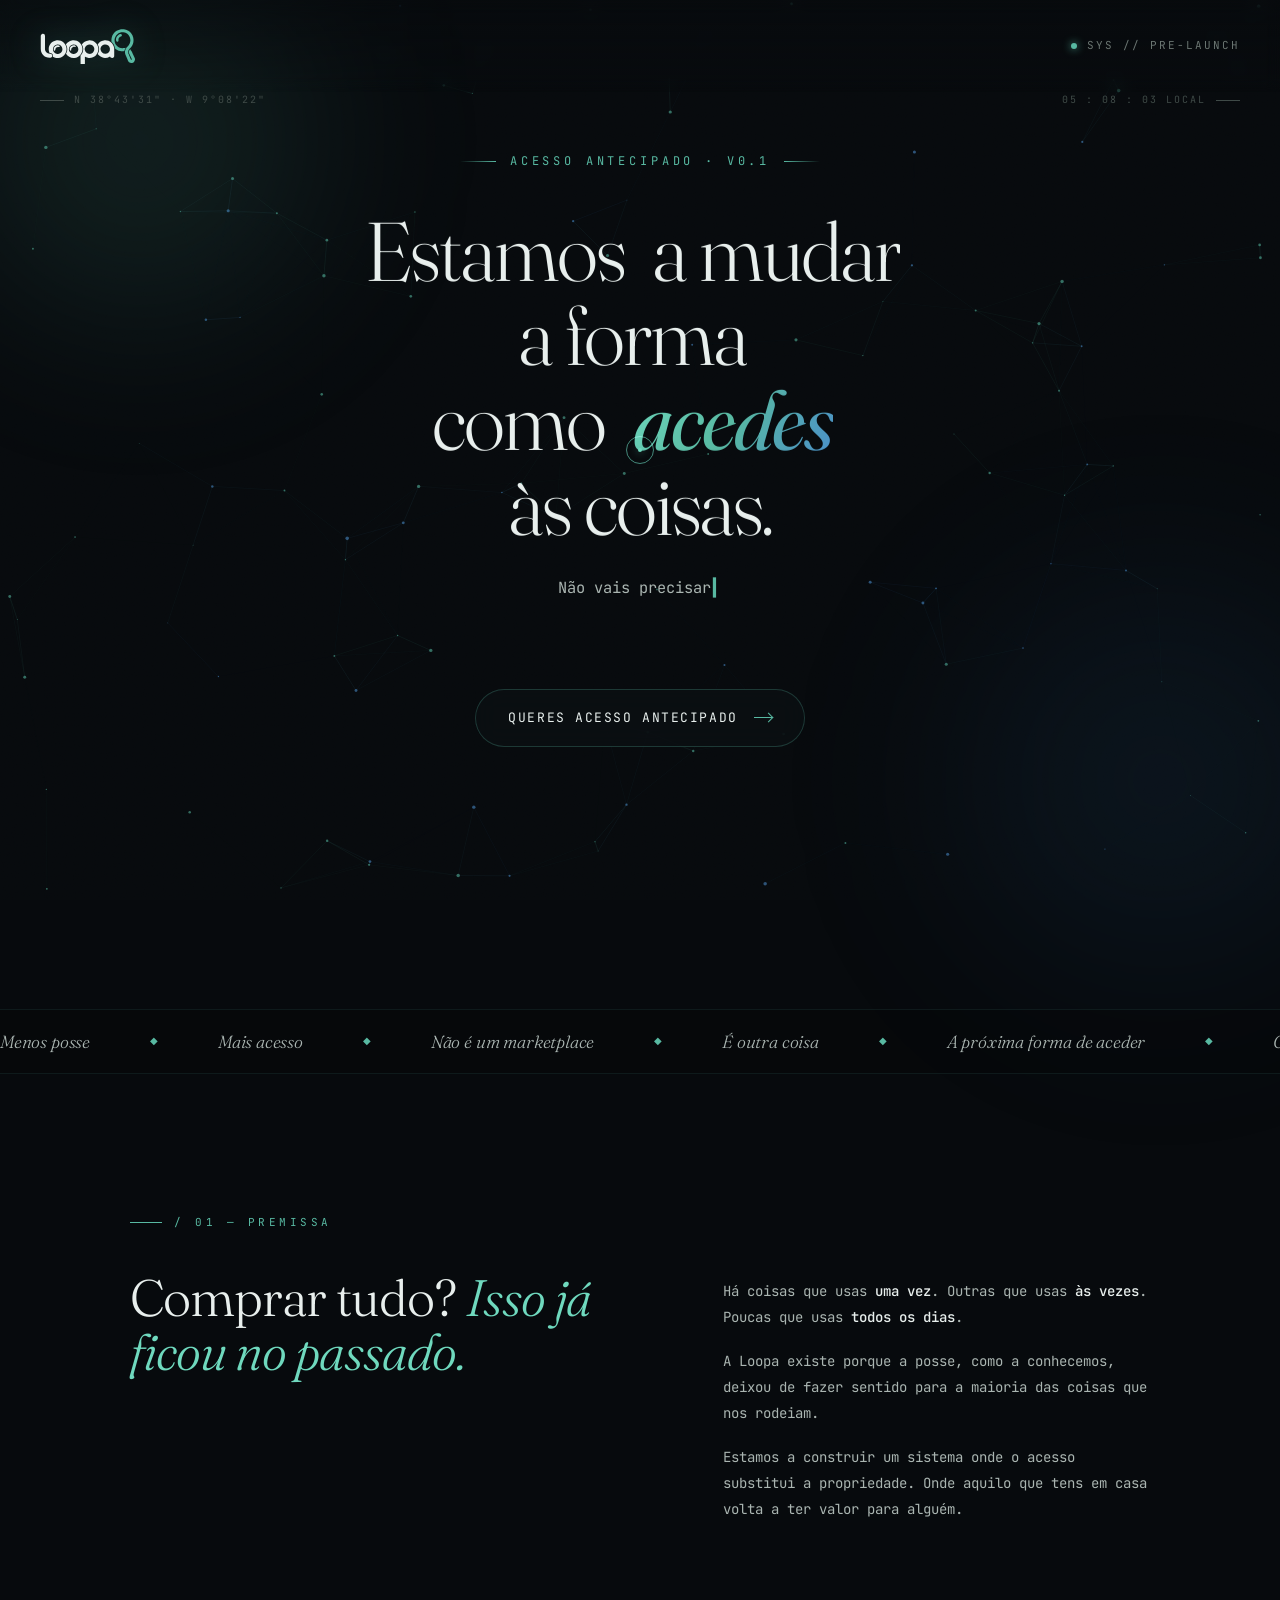
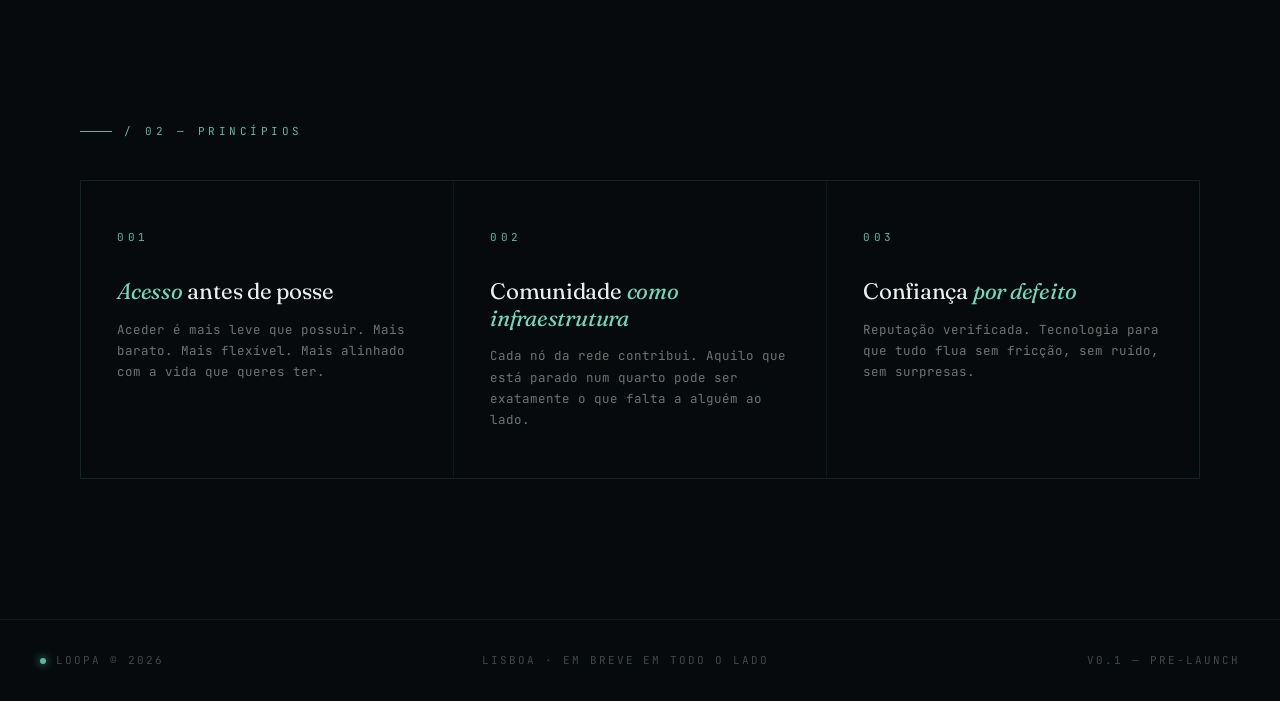
==== commit 42f6b542: "Implement email submission to Apps Script Refactor submit function to handle email submission and su" ====
--- a/index.html
+++ b/index.html
@@ -1517,11 +1517,38 @@
   });
   submitBtn.addEventListener('click', submit);
 
+  // ▼▼▼ COLOCA AQUI O URL DO TEU APPS SCRIPT (depois de fazeres o Deploy) ▼▼▼
+  const APPS_SCRIPT_URL = 'https://script.google.com/macros/s/AKfycbzFKP3aEuRhS4fCx31V0hKn4eATcllDwEODD0ci8zbEjQA2tiQepnxH5FfNjkvLF0gc/exec';
+
+  function sendToSheet(email) {
+    // Apps Script web apps preferem text/plain para evitar preflight CORS
+    const payload = JSON.stringify({ email: email });
+
+    return fetch(APPS_SCRIPT_URL, {
+      method: 'POST',
+      mode: 'cors',
+      headers: { 'Content-Type': 'text/plain;charset=utf-8' },
+      body: payload
+    })
+      .then(r => r.json())
+      .catch(err => {
+        console.warn('[Loopa] erro ao gravar lead:', err);
+        return { ok: false, error: String(err) };
+      });
+  }
+
   function submit() {
     if (submitBtn.disabled) return;
     submitBtn.classList.add('loading');
     submitBtn.disabled = true;
     emailInput.disabled = true;
+
+    const email = emailInput.value.trim();
+
+    // Dispara o fetch logo no início — corre em paralelo com a animação
+    const sendPromise = (APPS_SCRIPT_URL && APPS_SCRIPT_URL.indexOf('http') === 0)
+      ? sendToSheet(email)
+      : Promise.resolve({ ok: false, error: 'no_endpoint' });
 
     const stages = [
       'A verificar acesso...',
@@ -1537,15 +1564,29 @@
         feedback.textContent = stages[i];
       } else {
         clearInterval(interval);
-        // Show success
-        formPanel.classList.remove('active');
-        setTimeout(() => {
-          successPanel.classList.add('active');
-        }, 400);
-
-        // Update system status
-        const sys = document.getElementById('sys-text');
-        if (sys) sys.textContent = 'SYS // CONNECTED';
+
+        // Espera que o fetch termine antes de revelar sucesso
+        sendPromise.then(result => {
+          if (result && result.ok) {
+            formPanel.classList.remove('active');
+            setTimeout(() => successPanel.classList.add('active'), 400);
+            const sys = document.getElementById('sys-text');
+            if (sys) sys.textContent = 'SYS // CONNECTED';
+          } else if (result && result.duplicate) {
+            // Email já estava registado — também mostra sucesso (boa UX)
+            formPanel.classList.remove('active');
+            setTimeout(() => successPanel.classList.add('active'), 400);
+            const sys = document.getElementById('sys-text');
+            if (sys) sys.textContent = 'SYS // CONNECTED';
+          } else {
+            // Erro real — restaura input e mostra mensagem
+            submitBtn.classList.remove('loading');
+            submitBtn.disabled = false;
+            emailInput.disabled = false;
+            feedback.className = 'feedback warn';
+            feedback.textContent = 'Algo falhou. Tenta novamente.';
+          }
+        });
       }
     }, 700);
   }
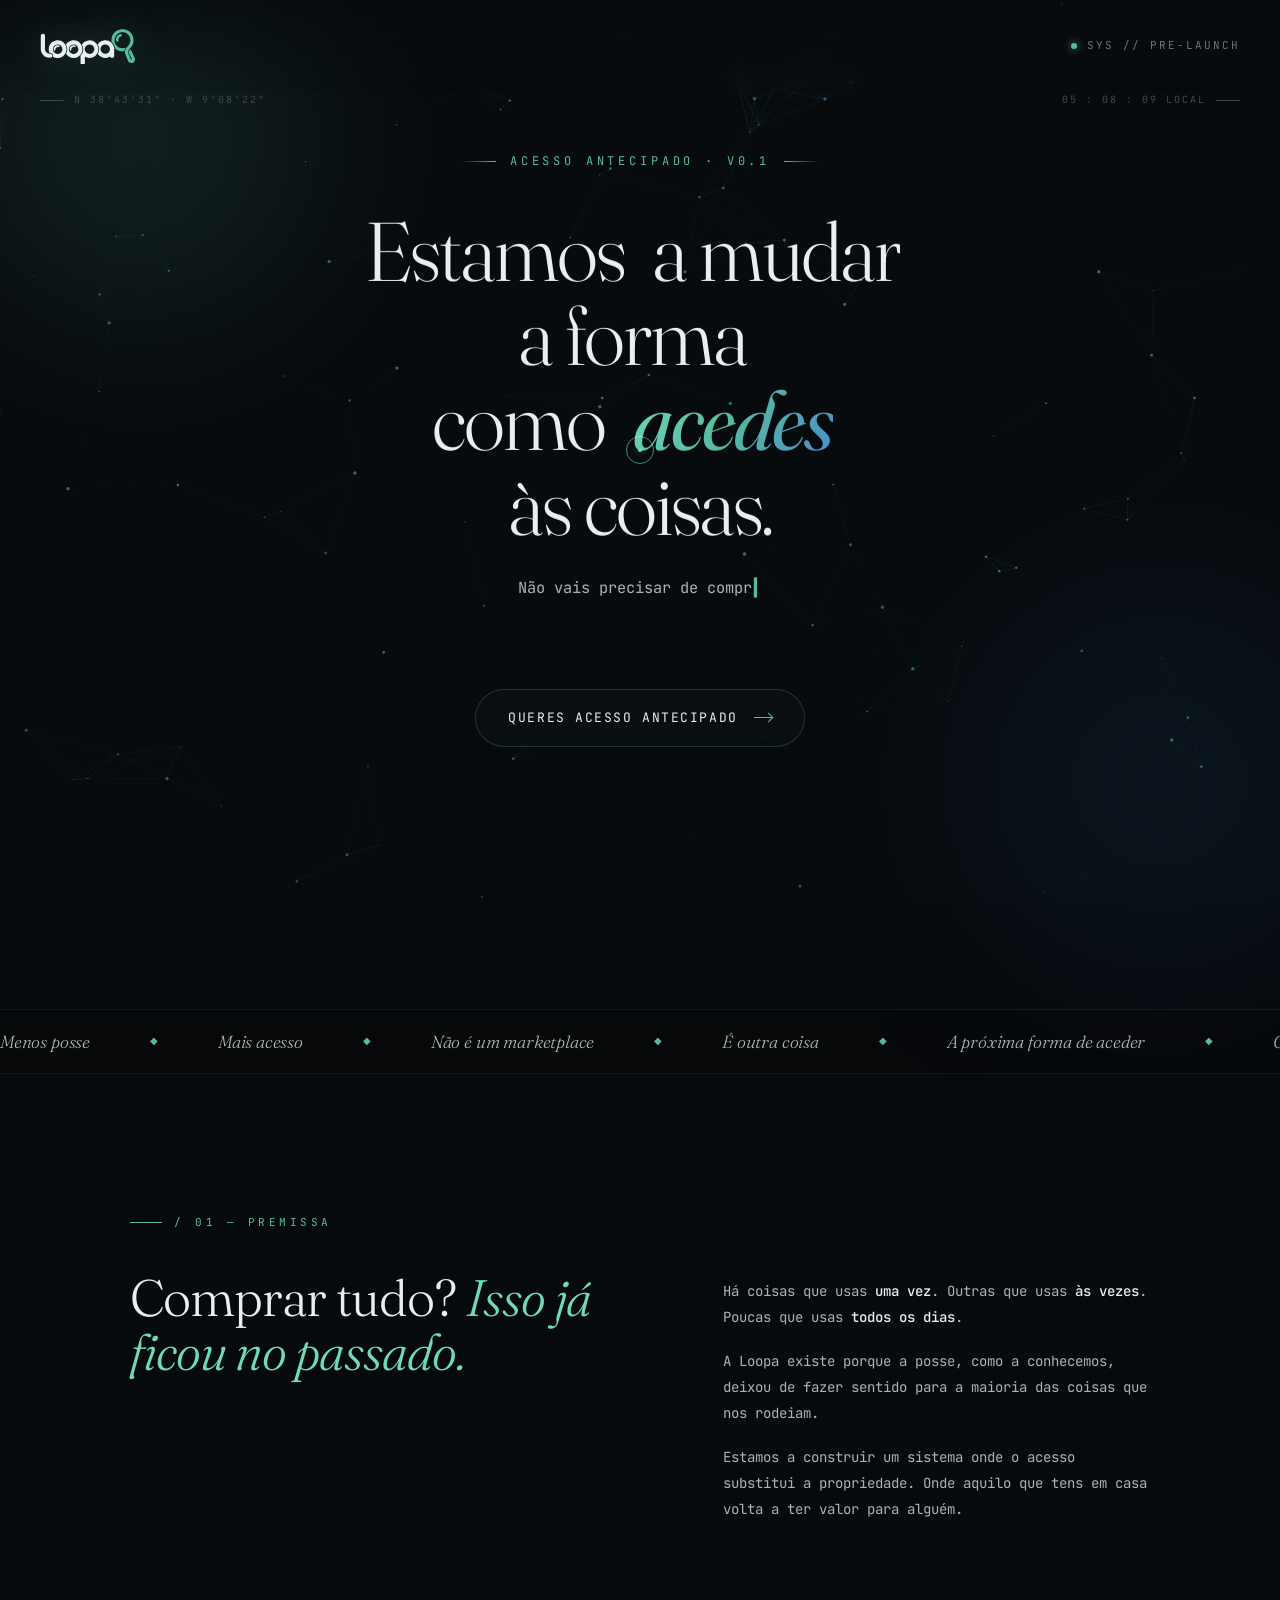
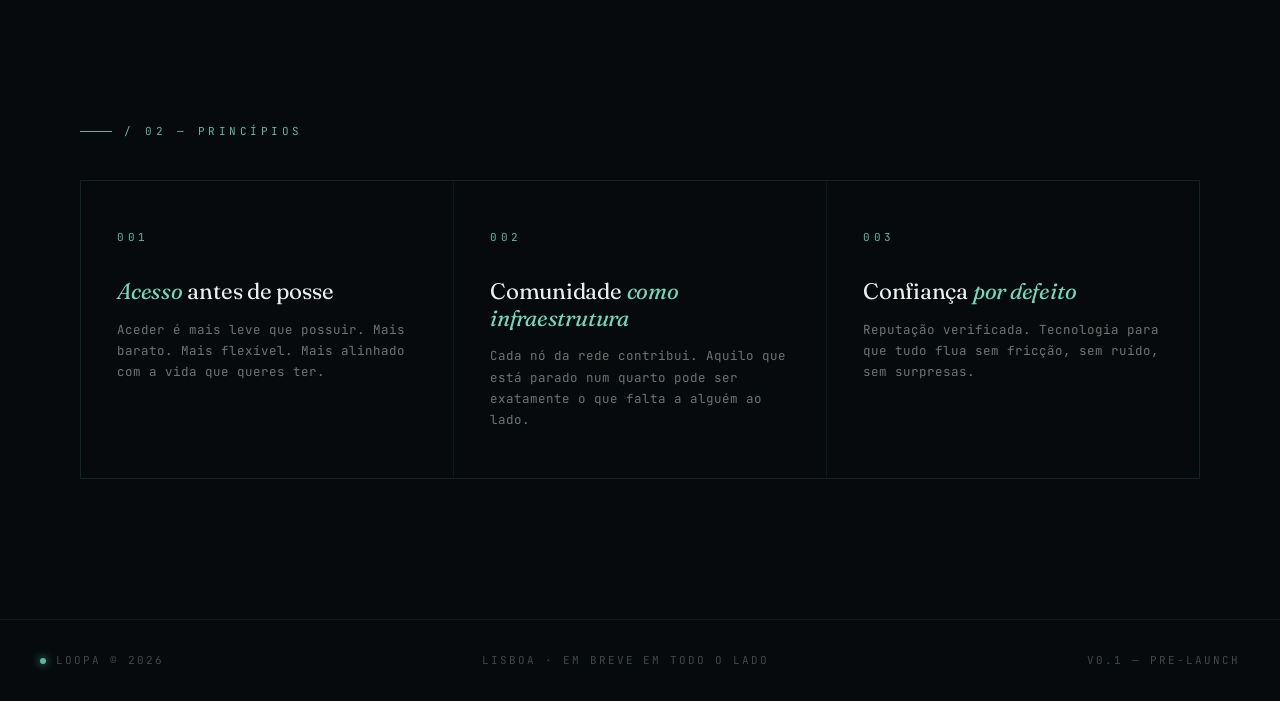
==== commit d9732551: "Update success messages in index.html" ====
--- a/index.html
+++ b/index.html
@@ -1064,8 +1064,8 @@
             <polyline points="20 6 9 17 4 12"></polyline>
           </svg>
         </div>
-        <div class="success-title">Estás dentro.</div>
-        <div class="success-sub">Avisamos-te antes de todos.</div>
+        <div class="success-title">Bem-vindo à lista VIP.</div>
+        <div class="success-sub">Serás dos primeiros a saber tudo.</div>
       </div>
     </div>
   </main>
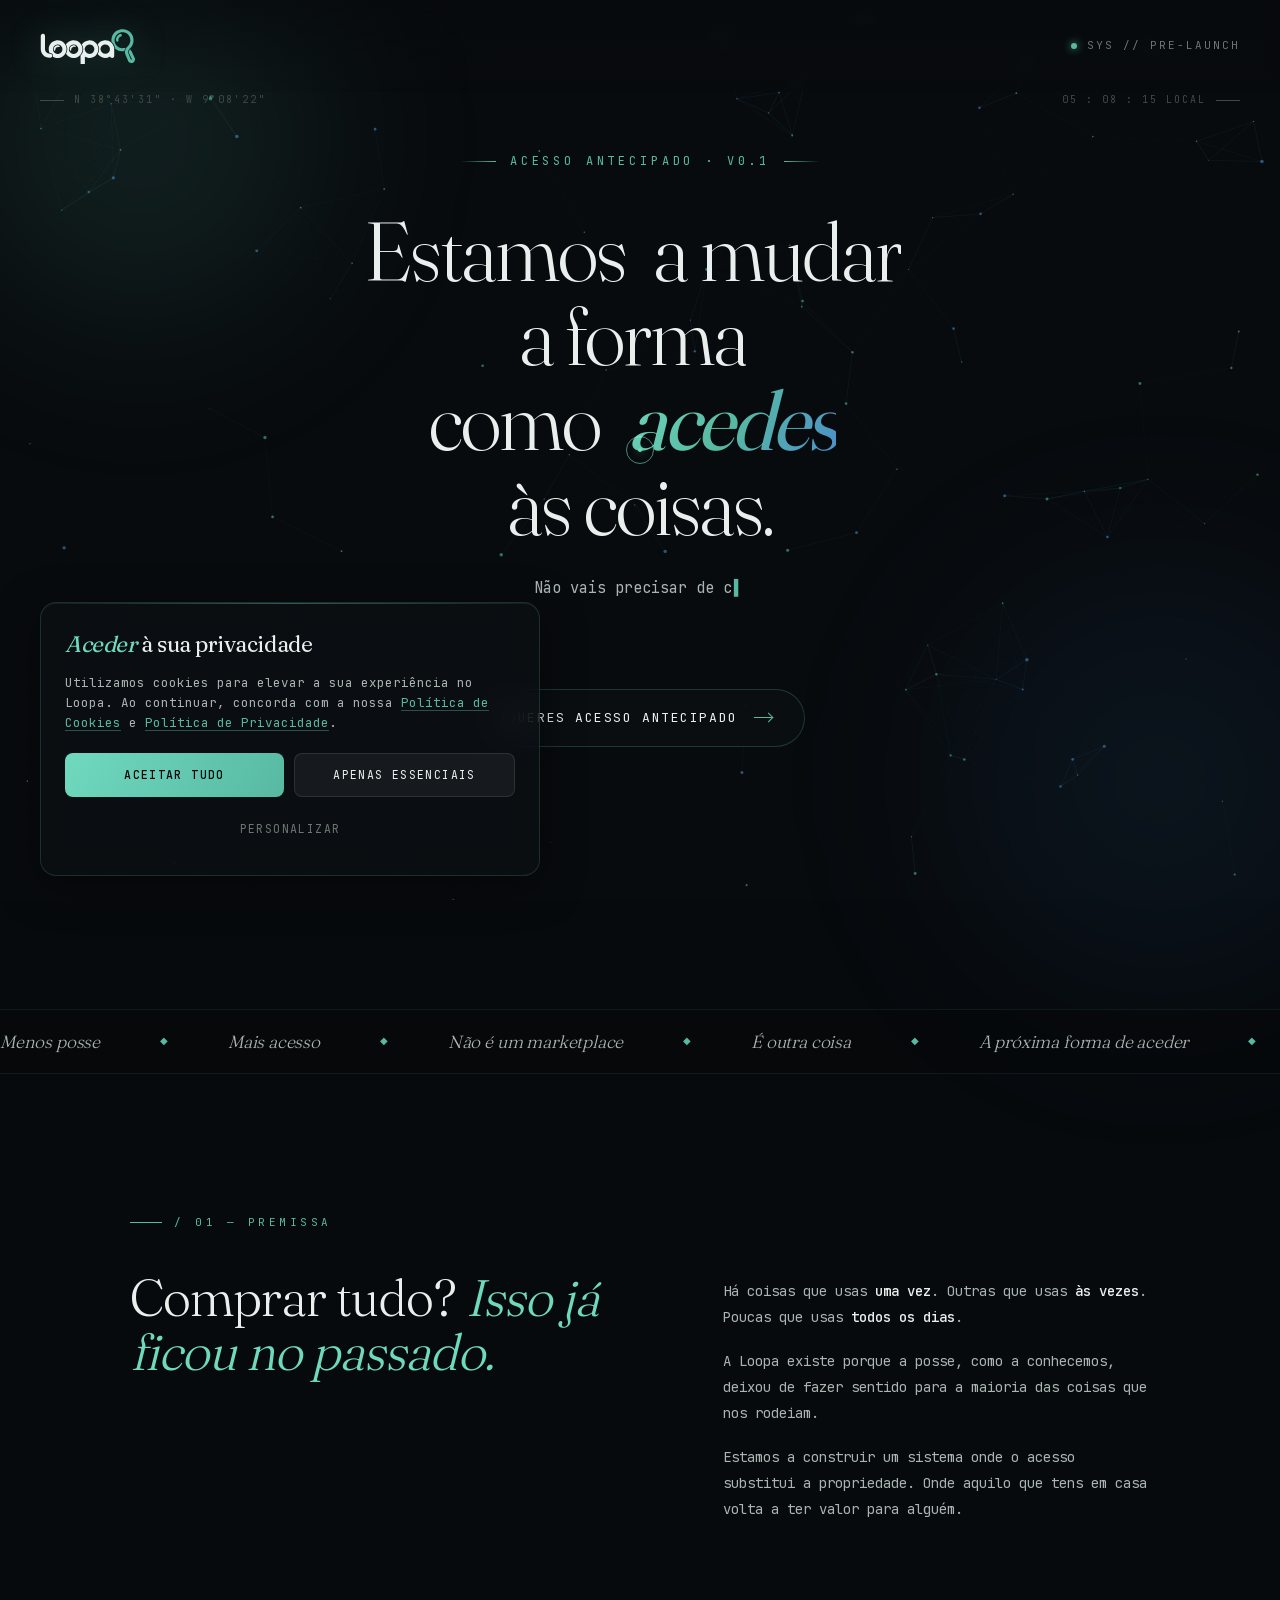
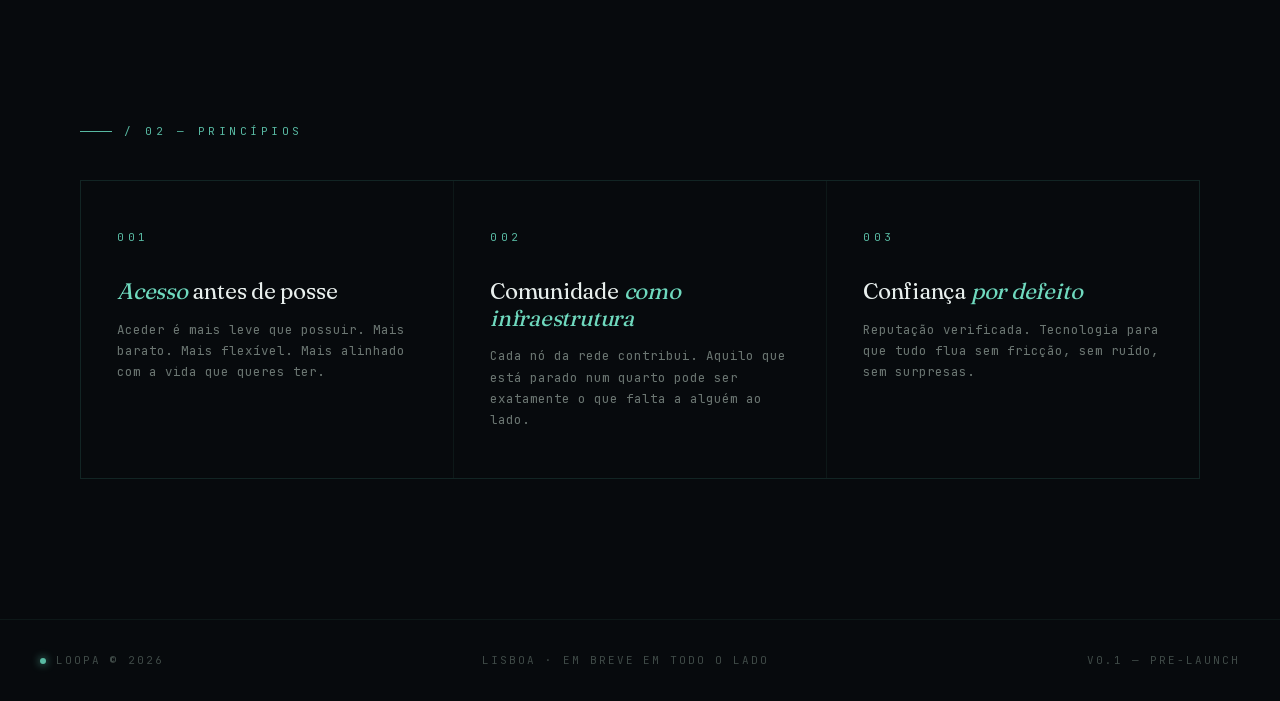
==== commit 8a31b561: "Add cookie consent system, privacy & cookie policy pages, .htaccess cache rules, update assets paths" ====
--- a/index.html
+++ b/index.html
@@ -8,26 +8,45 @@
 <meta name="description" content="A próxima forma de aceder está a chegar. Acesso antecipado." />
 
 <!-- Favicon -->
-<link rel="icon" type="image/x-icon" href="favicon.ico" />
-<link rel="icon" type="image/png" sizes="32x32" href="favicon-32x32.png" />
-<link rel="icon" type="image/png" sizes="16x16" href="favicon-16x16.png" />
-<link rel="apple-touch-icon" sizes="180x180" href="apple-touch-icon.png" />
-<link rel="manifest" href="site.webmanifest" />
+<link rel="icon" type="image/x-icon" href="img/favicons/favicon.ico" />
+<link rel="icon" type="image/png" sizes="32x32" href="img/favicons/favicon-32x32.png" />
+<link rel="icon" type="image/png" sizes="16x16" href="img/favicons/favicon-16x16.png" />
+<link rel="apple-touch-icon" sizes="180x180" href="img/favicons/apple-touch-icon.png" />
+<link rel="manifest" href="img/favicons/site.webmanifest" />
 
 <!-- Open Graph -->
 <meta property="og:title" content="Loopa — Menos posse. Mais acesso." />
 <meta property="og:description" content="A próxima forma de aceder está a chegar." />
 <meta property="og:type" content="website" />
 <meta property="og:url" content="https://loopa.com.pt" />
-<meta property="og:image" content="https://loopa.com.pt/android-chrome-512x512.png" />
-
-<link rel="preconnect" href="https://fonts.googleapis.com">
-<link rel="preconnect" href="https://fonts.gstatic.com" crossorigin>
-<link href="https://fonts.googleapis.com/css2?family=Fraunces:opsz,wght@9..144,300;9..144,400;9..144,500;9..144,600&family=JetBrains+Mono:wght@300;400;500&display=swap" rel="stylesheet">
-
-<script src="https://cdnjs.cloudflare.com/ajax/libs/gsap/3.12.5/gsap.min.js"></script>
+<meta property="og:image" content="https://loopa.com.pt/img/favicons/android-chrome-512x512.png" />
+
+<!-- Styles -->
+<link rel="stylesheet" href="css/cookie-consent.css" media="print" onload="this.media='all'">
+
+<script defer src="js/gsap.min.js"></script>
+<script defer src="js/cookie-consent.js"></script>
 
 <style>
+  /* =========================================================
+     LOCAL FONTS
+     ========================================================= */
+  @font-face { font-family: 'Fraunces'; font-style: normal; font-weight: 300; font-display: swap; src: url('fonts/fraunces-300-latin-ext.woff2') format('woff2'); unicode-range: U+0100-02BA, U+02BD-02C5, U+02C7-02CC, U+02CE-02D7, U+02DD-02FF, U+0304, U+0308, U+0329, U+1D00-1DBF, U+1E00-1E9F, U+1EF2-1EFF, U+2020, U+20A0-20AB, U+20AD-20C0, U+2113, U+2C60-2C7F, U+A720-A7FF; }
+  @font-face { font-family: 'Fraunces'; font-style: normal; font-weight: 300; font-display: swap; src: url('fonts/fraunces-300-latin.woff2') format('woff2'); unicode-range: U+0000-00FF, U+0131, U+0152-0153, U+02BB-02BC, U+02C6, U+02DA, U+02DC, U+0304, U+0308, U+0329, U+2000-206F, U+20AC, U+2122, U+2191, U+2193, U+2212, U+2215, U+FEFF, U+FFFD; }
+  @font-face { font-family: 'Fraunces'; font-style: normal; font-weight: 400; font-display: swap; src: url('fonts/fraunces-400-latin-ext.woff2') format('woff2'); unicode-range: U+0100-02BA, U+02BD-02C5, U+02C7-02CC, U+02CE-02D7, U+02DD-02FF, U+0304, U+0308, U+0329, U+1D00-1DBF, U+1E00-1E9F, U+1EF2-1EFF, U+2020, U+20A0-20AB, U+20AD-20C0, U+2113, U+2C60-2C7F, U+A720-A7FF; }
+  @font-face { font-family: 'Fraunces'; font-style: normal; font-weight: 400; font-display: swap; src: url('fonts/fraunces-400-latin.woff2') format('woff2'); unicode-range: U+0000-00FF, U+0131, U+0152-0153, U+02BB-02BC, U+02C6, U+02DA, U+02DC, U+0304, U+0308, U+0329, U+2000-206F, U+20AC, U+2122, U+2191, U+2193, U+2212, U+2215, U+FEFF, U+FFFD; }
+  @font-face { font-family: 'Fraunces'; font-style: normal; font-weight: 500; font-display: swap; src: url('fonts/fraunces-500-latin-ext.woff2') format('woff2'); unicode-range: U+0100-02BA, U+02BD-02C5, U+02C7-02CC, U+02CE-02D7, U+02DD-02FF, U+0304, U+0308, U+0329, U+1D00-1DBF, U+1E00-1E9F, U+1EF2-1EFF, U+2020, U+20A0-20AB, U+20AD-20C0, U+2113, U+2C60-2C7F, U+A720-A7FF; }
+  @font-face { font-family: 'Fraunces'; font-style: normal; font-weight: 500; font-display: swap; src: url('fonts/fraunces-500-latin.woff2') format('woff2'); unicode-range: U+0000-00FF, U+0131, U+0152-0153, U+02BB-02BC, U+02C6, U+02DA, U+02DC, U+0304, U+0308, U+0329, U+2000-206F, U+20AC, U+2122, U+2191, U+2193, U+2212, U+2215, U+FEFF, U+FFFD; }
+  @font-face { font-family: 'Fraunces'; font-style: normal; font-weight: 600; font-display: swap; src: url('fonts/fraunces-600-latin-ext.woff2') format('woff2'); unicode-range: U+0100-02BA, U+02BD-02C5, U+02C7-02CC, U+02CE-02D7, U+02DD-02FF, U+0304, U+0308, U+0329, U+1D00-1DBF, U+1E00-1E9F, U+1EF2-1EFF, U+2020, U+20A0-20AB, U+20AD-20C0, U+2113, U+2C60-2C7F, U+A720-A7FF; }
+  @font-face { font-family: 'Fraunces'; font-style: normal; font-weight: 600; font-display: swap; src: url('fonts/fraunces-600-latin.woff2') format('woff2'); unicode-range: U+0000-00FF, U+0131, U+0152-0153, U+02BB-02BC, U+02C6, U+02DA, U+02DC, U+0304, U+0308, U+0329, U+2000-206F, U+20AC, U+2122, U+2191, U+2193, U+2212, U+2215, U+FEFF, U+FFFD; }
+
+  @font-face { font-family: 'JetBrains Mono'; font-style: normal; font-weight: 300; font-display: swap; src: url('fonts/jetbrains-mono-300-latin-ext.woff2') format('woff2'); unicode-range: U+0100-02BA, U+02BD-02C5, U+02C7-02CC, U+02CE-02D7, U+02DD-02FF, U+0304, U+0308, U+0329, U+1D00-1DBF, U+1E00-1E9F, U+1EF2-1EFF, U+2020, U+20A0-20AB, U+20AD-20C0, U+2113, U+2C60-2C7F, U+A720-A7FF; }
+  @font-face { font-family: 'JetBrains Mono'; font-style: normal; font-weight: 300; font-display: swap; src: url('fonts/jetbrains-mono-300-latin.woff2') format('woff2'); unicode-range: U+0000-00FF, U+0131, U+0152-0153, U+02BB-02BC, U+02C6, U+02DA, U+02DC, U+0304, U+0308, U+0329, U+2000-206F, U+20AC, U+2122, U+2191, U+2193, U+2212, U+2215, U+FEFF, U+FFFD; }
+  @font-face { font-family: 'JetBrains Mono'; font-style: normal; font-weight: 400; font-display: swap; src: url('fonts/jetbrains-mono-400-latin-ext.woff2') format('woff2'); unicode-range: U+0100-02BA, U+02BD-02C5, U+02C7-02CC, U+02CE-02D7, U+02DD-02FF, U+0304, U+0308, U+0329, U+1D00-1DBF, U+1E00-1E9F, U+1EF2-1EFF, U+2020, U+20A0-20AB, U+20AD-20C0, U+2113, U+2C60-2C7F, U+A720-A7FF; }
+  @font-face { font-family: 'JetBrains Mono'; font-style: normal; font-weight: 400; font-display: swap; src: url('fonts/jetbrains-mono-400-latin.woff2') format('woff2'); unicode-range: U+0000-00FF, U+0131, U+0152-0153, U+02BB-02BC, U+02C6, U+02DA, U+02DC, U+0304, U+0308, U+0329, U+2000-206F, U+20AC, U+2122, U+2191, U+2193, U+2212, U+2215, U+FEFF, U+FFFD; }
+  @font-face { font-family: 'JetBrains Mono'; font-style: normal; font-weight: 500; font-display: swap; src: url('fonts/jetbrains-mono-500-latin-ext.woff2') format('woff2'); unicode-range: U+0100-02BA, U+02BD-02C5, U+02C7-02CC, U+02CE-02D7, U+02DD-02FF, U+0304, U+0308, U+0329, U+1D00-1DBF, U+1E00-1E9F, U+1EF2-1EFF, U+2020, U+20A0-20AB, U+20AD-20C0, U+2113, U+2C60-2C7F, U+A720-A7FF; }
+  @font-face { font-family: 'JetBrains Mono'; font-style: normal; font-weight: 500; font-display: swap; src: url('fonts/jetbrains-mono-500-latin.woff2') format('woff2'); unicode-range: U+0000-00FF, U+0131, U+0152-0153, U+02BB-02BC, U+02C6, U+02DA, U+02DC, U+0304, U+0308, U+0329, U+2000-206F, U+20AC, U+2122, U+2191, U+2193, U+2212, U+2215, U+FEFF, U+FFFD; }
+
   /* =========================================================
      RESET + TOKENS
      ========================================================= */
@@ -1173,7 +1192,8 @@
 /* =========================================================
    2. NETWORK PARTICLE CANVAS
    ========================================================= */
-(() => {
+// Defer heavy particle canvas to after page load for better LCP
+function initNetworkCanvas() {
   const canvas = document.getElementById('network-canvas');
   if (!canvas) return;
   const ctx = canvas.getContext('2d', { alpha: true });
@@ -1343,7 +1363,15 @@
     canvas.classList.add('ready');
     frame();
   });
-})();
+}
+// Use requestIdleCallback or fallback to window.load for non-critical background
+if ('requestIdleCallback' in window) {
+  window.addEventListener('load', () => {
+    requestIdleCallback(initNetworkCanvas, { timeout: 1500 });
+  });
+} else {
+  window.addEventListener('load', initNetworkCanvas);
+}
 
 /* =========================================================
    3. PARALLAX ORBS
@@ -1384,13 +1412,36 @@
    5. HEADLINE WORD REVEAL + TYPED SUBTITLE
    ========================================================= */
 (() => {
-  const tl = gsap.timeline({ delay: 0.4 });
-  tl.to('.hero-headline .word > span', {
-    y: '0%',
-    duration: 1.1,
-    ease: 'power3.out',
-    stagger: 0.06,
-  });
+  // GSAP is loaded with defer — wait for it to be available
+  function initHeadlineAnimation() {
+    const tl = gsap.timeline({ delay: 0.4 });
+    tl.to('.hero-headline .word > span', {
+      y: '0%',
+      duration: 1.1,
+      ease: 'power3.out',
+      stagger: 0.06,
+    });
+  }
+
+  // If GSAP already loaded (cached), run immediately; otherwise wait
+  if (typeof gsap !== 'undefined') {
+    initHeadlineAnimation();
+  } else {
+    document.addEventListener('DOMContentLoaded', () => {
+      if (typeof gsap !== 'undefined') {
+        initHeadlineAnimation();
+      } else {
+        // Fallback: poll briefly in case of timing edge-case
+        const check = setInterval(() => {
+          if (typeof gsap !== 'undefined') {
+            clearInterval(check);
+            initHeadlineAnimation();
+          }
+        }, 50);
+        setTimeout(() => clearInterval(check), 5000);
+      }
+    });
+  }
 
   const typedEl = document.getElementById('typed-line');
   if (!typedEl) return;
--- a/css/cookie-consent.css
+++ b/css/cookie-consent.css
@@ -0,0 +1,422 @@
+/* =========================================================
+   COOKIE CONSENT BANNER
+   Premium, Glassmorphism, GDPR Compliant
+   ========================================================= */
+
+.cookie-banner {
+  position: fixed;
+  bottom: 24px;
+  left: 24px;
+  right: 24px;
+  max-width: 100%;
+  margin: 0 auto;
+  z-index: 9999;
+  font-family: var(--mono);
+  opacity: 0;
+  transform: translateY(20px);
+  transition: opacity 0.5s var(--ease-out), transform 0.5s var(--ease-out);
+  pointer-events: none;
+}
+
+@media (min-width: 768px) {
+  .cookie-banner {
+    left: 40px;
+    right: auto;
+    max-width: 500px;
+  }
+}
+
+.cookie-banner.visible {
+  opacity: 1;
+  transform: translateY(0);
+  pointer-events: auto;
+}
+
+.cookie-banner.hidden {
+  display: none !important;
+}
+
+.cookie-banner-content {
+  position: relative;
+  background: rgba(12, 17, 21, 0.7);
+  backdrop-filter: blur(16px);
+  -webkit-backdrop-filter: blur(16px);
+  border: 1px solid rgba(88, 185, 162, 0.2);
+  border-radius: 16px;
+  padding: 24px;
+  box-shadow: 0 10px 40px rgba(0, 0, 0, 0.5), inset 0 1px 0 rgba(255, 255, 255, 0.05);
+  overflow: hidden;
+}
+
+.cookie-banner-content::before {
+  content: "";
+  position: absolute;
+  top: 0; left: 0; right: 0;
+  height: 1px;
+  background: linear-gradient(90deg, transparent, rgba(88, 185, 162, 0.4), transparent);
+}
+
+.cookie-header {
+  margin-bottom: 20px;
+}
+
+.cookie-title {
+  font-family: var(--display);
+  font-size: 1.4rem;
+  font-weight: 400;
+  color: var(--fg-1);
+  margin-bottom: 12px;
+  letter-spacing: -0.02em;
+}
+
+.cookie-title em {
+  font-style: italic;
+  color: var(--teal-bright);
+}
+
+.cookie-desc {
+  font-size: 12.5px;
+  line-height: 1.6;
+  color: var(--fg-2);
+}
+
+.cookie-desc a {
+  color: var(--teal);
+  text-decoration: underline;
+  text-decoration-color: rgba(88, 185, 162, 0.4);
+  text-underline-offset: 3px;
+  transition: all 0.2s ease;
+}
+
+.cookie-desc a:hover {
+  color: var(--teal-bright);
+  text-decoration-color: var(--teal-bright);
+}
+
+.cookie-actions {
+  display: flex;
+  flex-direction: column;
+  gap: 10px;
+}
+
+@media (min-width: 480px) {
+  .cookie-actions {
+    flex-direction: row;
+    flex-wrap: wrap;
+  }
+}
+
+.cookie-btn {
+  font-family: var(--mono);
+  font-size: 11.5px;
+  letter-spacing: 0.12em;
+  text-transform: uppercase;
+  padding: 12px 16px;
+  border-radius: 8px;
+  cursor: pointer;
+  transition: all 0.3s var(--ease-out);
+  text-align: center;
+  flex: 1;
+  white-space: nowrap;
+}
+
+.cookie-btn-primary {
+  background: linear-gradient(120deg, var(--teal-bright), var(--teal));
+  color: var(--bg-0);
+  border: none;
+  font-weight: 500;
+}
+
+.cookie-btn-primary:hover {
+  box-shadow: var(--glow-teal);
+  transform: translateY(-1px);
+}
+
+.cookie-btn-secondary {
+  background: rgba(255, 255, 255, 0.05);
+  color: var(--fg-1);
+  border: 1px solid rgba(255, 255, 255, 0.1);
+}
+
+.cookie-btn-secondary:hover {
+  background: rgba(255, 255, 255, 0.1);
+  border-color: rgba(88, 185, 162, 0.4);
+}
+
+.cookie-btn-text {
+  background: transparent;
+  color: var(--fg-3);
+  border: 1px solid transparent;
+}
+
+.cookie-btn-text:hover {
+  color: var(--fg-1);
+}
+
+/* =========================================================
+   SETTINGS PANEL & OVERLAY
+   ========================================================= */
+
+.cookie-overlay {
+  position: fixed;
+  inset: 0;
+  background: rgba(5, 7, 9, 0.8);
+  backdrop-filter: blur(4px);
+  -webkit-backdrop-filter: blur(4px);
+  z-index: 9998;
+  opacity: 0;
+  visibility: hidden;
+  transition: opacity 0.4s var(--ease-out), visibility 0.4s;
+}
+
+.cookie-overlay.visible {
+  opacity: 1;
+  visibility: visible;
+}
+
+.cookie-settings-panel {
+  position: fixed;
+  top: 50%;
+  left: 50%;
+  transform: translate(-50%, -45%) scale(0.95);
+  width: 90%;
+  max-width: 540px;
+  max-height: 90vh;
+  background: var(--bg-1);
+  border: 1px solid rgba(88, 185, 162, 0.2);
+  border-radius: 16px;
+  z-index: 10000;
+  display: flex;
+  flex-direction: column;
+  opacity: 0;
+  visibility: hidden;
+  transition: all 0.4s var(--ease-out);
+  box-shadow: 0 20px 60px rgba(0, 0, 0, 0.7);
+}
+
+.cookie-settings-panel.visible {
+  opacity: 1;
+  visibility: visible;
+  transform: translate(-50%, -50%) scale(1);
+}
+
+.cookie-settings-panel.hidden {
+  display: none !important;
+}
+
+.cookie-settings-header {
+  padding: 24px;
+  border-bottom: 1px solid rgba(255, 255, 255, 0.05);
+  display: flex;
+  justify-content: space-between;
+  align-items: center;
+  flex-shrink: 0;
+}
+
+.cookie-settings-title {
+  font-family: var(--display);
+  font-size: 1.6rem;
+  font-weight: 400;
+  color: var(--fg-1);
+}
+
+.cookie-settings-title em {
+  font-style: italic;
+  color: var(--teal);
+}
+
+.cookie-settings-close {
+  background: rgba(255, 255, 255, 0.05);
+  border: none;
+  color: var(--fg-2);
+  font-size: 24px;
+  width: 32px;
+  height: 32px;
+  border-radius: 50%;
+  display: flex;
+  align-items: center;
+  justify-content: center;
+  cursor: pointer;
+  transition: all 0.2s ease;
+}
+
+.cookie-settings-close:hover {
+  background: rgba(88, 185, 162, 0.15);
+  color: var(--teal-bright);
+}
+
+.cookie-settings-body {
+  padding: 24px;
+  overflow-y: auto;
+  flex: 1;
+}
+
+.cookie-settings-body::-webkit-scrollbar {
+  width: 6px;
+}
+.cookie-settings-body::-webkit-scrollbar-track {
+  background: var(--bg-2);
+}
+.cookie-settings-body::-webkit-scrollbar-thumb {
+  background: rgba(88, 185, 162, 0.3);
+  border-radius: 10px;
+}
+
+.cookie-settings-desc {
+  font-size: 13px;
+  color: var(--fg-2);
+  margin-bottom: 24px;
+  line-height: 1.6;
+}
+
+.cookie-category {
+  padding: 16px;
+  background: rgba(255, 255, 255, 0.02);
+  border: 1px solid rgba(255, 255, 255, 0.05);
+  border-radius: 12px;
+  margin-bottom: 12px;
+  transition: border-color 0.3s ease;
+}
+
+.cookie-category:hover {
+  border-color: rgba(88, 185, 162, 0.2);
+}
+
+.cookie-category-header {
+  display: flex;
+  justify-content: space-between;
+  align-items: center;
+  gap: 16px;
+}
+
+.cookie-category h3 {
+  font-family: var(--mono);
+  font-size: 14px;
+  color: var(--fg-1);
+  margin-bottom: 4px;
+  font-weight: 500;
+}
+
+.cookie-category p {
+  font-size: 12px;
+  color: var(--fg-3);
+  line-height: 1.5;
+}
+
+.cookie-settings-footer {
+  padding: 24px;
+  border-top: 1px solid rgba(255, 255, 255, 0.05);
+  flex-shrink: 0;
+}
+
+.w-100 {
+  width: 100%;
+}
+
+/* =========================================================
+   TOGGLE SWITCH
+   ========================================================= */
+
+.toggle-switch {
+  position: relative;
+  display: inline-block;
+  width: 44px;
+  height: 24px;
+  flex-shrink: 0;
+}
+
+.toggle-switch input {
+  opacity: 0;
+  width: 0;
+  height: 0;
+}
+
+.slider {
+  position: absolute;
+  cursor: pointer;
+  top: 0; left: 0; right: 0; bottom: 0;
+  background-color: rgba(255, 255, 255, 0.1);
+  transition: .4s;
+  border-radius: 24px;
+  border: 1px solid rgba(255, 255, 255, 0.05);
+}
+
+.slider:before {
+  position: absolute;
+  content: "";
+  height: 18px;
+  width: 18px;
+  left: 2px;
+  bottom: 2px;
+  background-color: var(--fg-2);
+  transition: .4s;
+  border-radius: 50%;
+}
+
+input:checked + .slider {
+  background-color: var(--teal);
+  border-color: var(--teal-bright);
+  box-shadow: 0 0 10px rgba(88, 185, 162, 0.3);
+}
+
+input:checked + .slider:before {
+  transform: translateX(20px);
+  background-color: var(--bg-0);
+}
+
+.toggle-switch.disabled {
+  opacity: 0.6;
+  cursor: not-allowed;
+}
+
+.toggle-switch.disabled .slider {
+  cursor: not-allowed;
+}
+
+/* =========================================================
+   REOPEN BUTTON
+   ========================================================= */
+
+.cookie-reopen-btn {
+  position: fixed;
+  bottom: 24px;
+  left: 24px;
+  width: 44px;
+  height: 44px;
+  border-radius: 50%;
+  background: rgba(12, 17, 21, 0.7);
+  backdrop-filter: blur(8px);
+  -webkit-backdrop-filter: blur(8px);
+  border: 1px solid rgba(88, 185, 162, 0.3);
+  color: var(--teal);
+  display: flex;
+  align-items: center;
+  justify-content: center;
+  cursor: pointer;
+  z-index: 9997;
+  transition: all 0.3s var(--ease-out);
+  box-shadow: 0 4px 12px rgba(0, 0, 0, 0.3);
+}
+
+.cookie-reopen-btn svg {
+  width: 20px;
+  height: 20px;
+  transition: transform 0.4s var(--ease-out);
+}
+
+.cookie-reopen-btn:hover {
+  background: rgba(12, 17, 21, 0.9);
+  border-color: var(--teal-bright);
+  box-shadow: var(--glow-teal);
+  transform: translateY(-2px);
+}
+
+.cookie-reopen-btn:hover svg {
+  transform: rotate(90deg);
+}
+
+.cookie-reopen-btn.hidden {
+  opacity: 0;
+  pointer-events: none;
+  transform: translateY(20px);
+}
